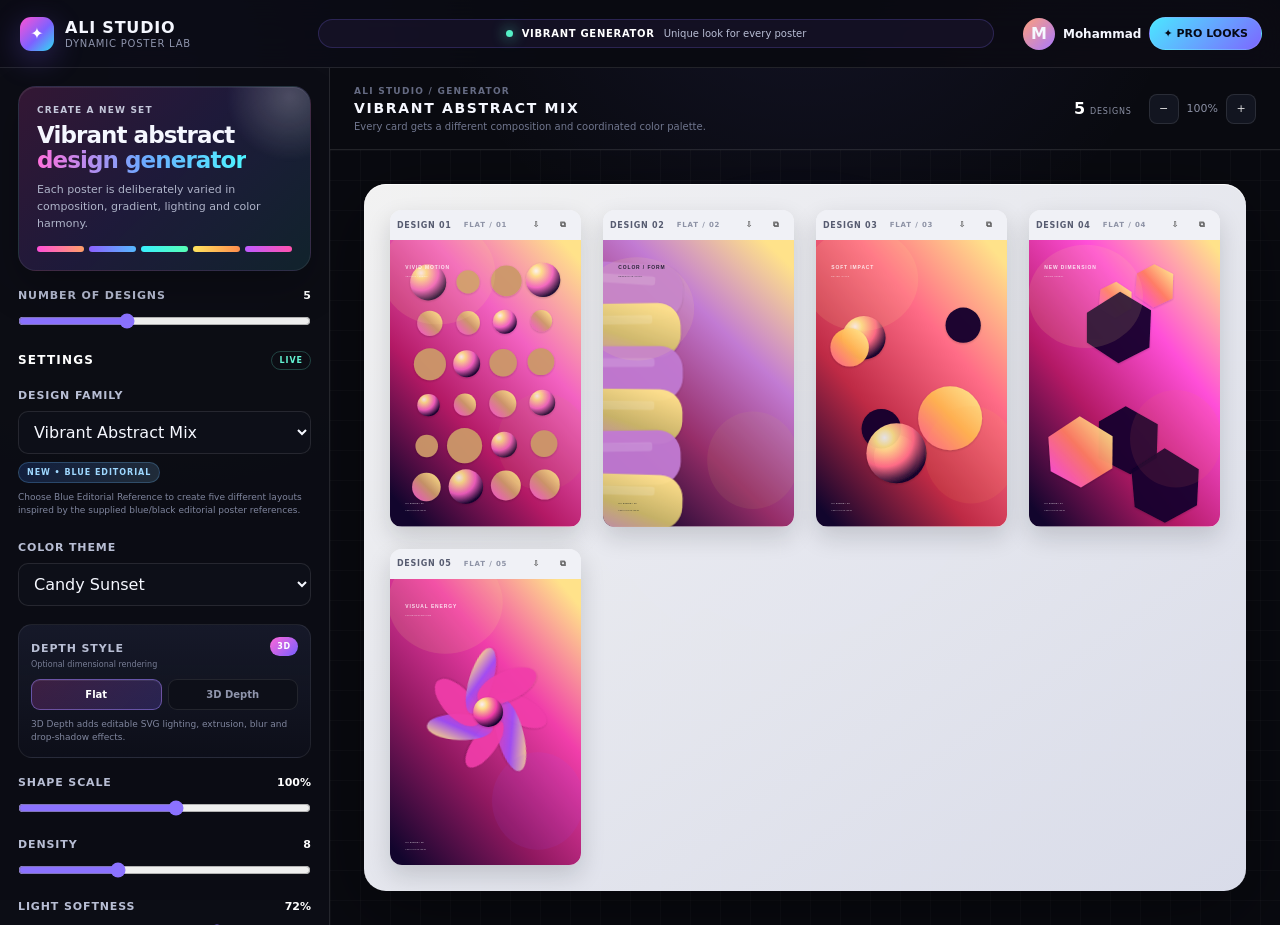
==== index.html @ b7df3b49 "Add files via upload" ====
<!doctype html>
<html lang="en">
<head>
  <meta charset="UTF-8">
  <meta name="viewport" content="width=device-width,initial-scale=1">
  <meta name="description" content="ALI STUDIO dynamic abstract poster and 3D design generator">
  <title>ALI STUDIO — Vibrant Poster & 3D Design Generator</title>
  <link rel="stylesheet" href="styles.css">
</head>
<body>
<header class="topbar">
  <div class="brand">
    <span class="brand-mark">✦</span>
    <span class="brand-copy">
      <span class="brand-name">ALI STUDIO</span>
      <span class="brand-sub">Dynamic Poster Lab</span>
    </span>
  </div>
  <div class="status-pill">
    <span class="status-dot"></span>
    <strong id="statusMode">VIBRANT GENERATOR</strong>
    <span id="statusText">Unique look for every poster</span>
  </div>
  <div class="account">
    <div class="avatar">M</div>
    <span class="account-name">Mohammad</span>
    <button class="upgrade">✦ PRO LOOKS</button>
  </div>
</header>

<main class="app-shell">
  <aside class="sidebar">
    <section class="hero-card">
      <div class="eyebrow">CREATE A NEW SET</div>
      <h1>Vibrant abstract<br><span>design generator</span></h1>
      <p>Each poster is deliberately varied in composition, gradient, lighting and color harmony.</p>
      <div class="hero-swatches" aria-hidden="true"><i></i><i></i><i></i><i></i><i></i></div>
    </section>

    <section class="control-block">
      <div class="label-row"><label for="posterCount">NUMBER OF DESIGNS</label><output id="posterCountVal">5</output></div>
      <input id="posterCount" type="range" min="1" max="12" value="5">
    </section>

    <section class="settings-title"><span>SETTINGS</span><span class="settings-badge">LIVE</span></section>

    <section class="control-block">
      <label for="designMode">DESIGN FAMILY</label>
      <select id="designMode">
        <option value="vibrantMix" selected>Vibrant Abstract Mix</option>
        <option value="blueEditorial">Blue Editorial Reference</option>
        <option value="liquid">Liquid Flow</option>
        <option value="glass">Glass Orbs</option>
        <option value="prism">Geometric Prism</option>
        <option value="organic">Organic Forms</option>
        <option value="waves">Editorial Waves</option>
        <option value="minimal">Minimal Geometry</option>
      </select>
      <div class="reference-chip">NEW • BLUE EDITORIAL</div>
      <div class="mode-note">Choose Blue Editorial Reference to create five different layouts inspired by the supplied blue/black editorial poster references.</div>
    </section>

    <section class="control-block">
      <label for="theme">COLOR THEME</label>
      <select id="theme">
        <option value="candy" selected>Candy Sunset</option>
        <option value="electric">Electric Blue</option>
        <option value="tropical">Tropical Pop</option>
        <option value="berry">Berry Voltage</option>
        <option value="aqua">Aqua Neon</option>
        <option value="solar">Solar Punch</option>
        <option value="violet">Violet Dream</option>
        <option value="lime">Lime Fusion</option>
      </select>
    </section>

    <section class="control-block feature-card">
      <div class="feature-head">
        <div>
          <label for="depthMode">DEPTH STYLE</label>
          <small>Optional dimensional rendering</small>
        </div>
        <span class="pro-chip">3D</span>
      </div>
      <div class="segmented" role="group" aria-label="Depth style">
        <button type="button" class="segment active" data-depth="flat">Flat</button>
        <button type="button" class="segment" data-depth="3d">3D Depth</button>
      </div>
      <div class="mode-note">3D Depth adds editable SVG lighting, extrusion, blur and drop-shadow effects.</div>
    </section>

    <section class="control-block range-control">
      <div class="label-row"><label for="shapeSize">SHAPE SCALE</label><output id="shapeSizeVal">100%</output></div>
      <input id="shapeSize" type="range" min="35" max="155" value="100">
    </section>

    <section class="control-block range-control">
      <div class="label-row"><label for="density">DENSITY</label><output id="densityVal">8</output></div>
      <input id="density" type="range" min="3" max="18" value="8">
    </section>

    <section class="control-block range-control">
      <div class="label-row"><label for="gradientSoftness">LIGHT SOFTNESS</label><output id="gradientSoftnessVal">72%</output></div>
      <input id="gradientSoftness" type="range" min="10" max="100" value="72">
    </section>

    <section class="control-block range-control">
      <div class="label-row"><label for="spacing">SPACING</label><output id="spacingVal">24%</output></div>
      <input id="spacing" type="range" min="4" max="70" value="24">
    </section>

    <section class="control-block range-control">
      <div class="label-row"><label for="edgeFade">EDGE LIGHT</label><output id="edgeFadeVal">34%</output></div>
      <input id="edgeFade" type="range" min="0" max="80" value="34">
    </section>

    <section class="control-block range-control">
      <div class="label-row"><label for="textAmount">TEXT DETAIL</label><output id="textAmountVal">55%</output></div>
      <input id="textAmount" type="range" min="0" max="100" value="55">
    </section>

    <section class="control-block two-col">
      <div>
        <label for="format">FORMAT</label>
        <select id="format">
          <option value="portrait" selected>Portrait</option>
          <option value="square">Square</option>
          <option value="landscape">Landscape</option>
        </select>
      </div>
      <div>
        <label for="quality">QUALITY</label>
        <select id="quality">
          <option value="standard">Standard</option>
          <option value="large" selected>Large</option>
          <option value="xl">XL</option>
        </select>
      </div>
    </section>

    <section class="control-block color-row">
      <div><label for="darkColor">BASE DARK</label><input id="darkColor" type="color" value="#12052d"></div>
      <div><label for="lightColor">BASE LIGHT</label><input id="lightColor" type="color" value="#ffe28a"></div>
    </section>

    <section class="control-block">
      <div class="label-row"><label for="seed">SEED</label><span class="tiny-note">Same seed = repeatable set</span></div>
      <input id="seed" class="text-input" type="number" value="260831" min="1" step="1">
    </section>

    <div class="button-grid">
      <button id="randomize" class="btn secondary">🎲 New Variations</button>
      <button id="regenerate" class="btn primary">✦ Generate Set</button>
    </div>

    <div class="download-stack">
      <button id="downloadAll" class="btn download">⇩ DOWNLOAD COLLECTION SVG</button>
      <button id="downloadJson" class="btn secondary">⚙ SAVE SETTINGS JSON</button>
    </div>

    <p class="privacy">Everything is generated in your browser. SVG files remain editable in Illustrator or compatible vector apps.</p>
  </aside>

  <section class="workspace">
    <div class="workspace-head">
      <div>
        <div class="workspace-kicker">ALI STUDIO / GENERATOR</div>
        <h2 id="workspaceTitle">VIBRANT ABSTRACT MIX</h2>
        <p id="workspaceSubtitle">Every card gets a different composition and coordinated color palette.</p>
      </div>
      <div class="workspace-actions">
        <div class="collection-meta"><strong id="collectionCount">5</strong><span>DESIGNS</span></div>
        <button id="zoomOut" class="icon-btn" title="Zoom out">−</button>
        <span id="zoomLabel">100%</span>
        <button id="zoomIn" class="icon-btn" title="Zoom in">+</button>
      </div>
    </div>
    <div class="canvas-wrap">
      <div class="canvas-glow"></div>
      <div id="posterGrid" class="poster-grid"></div>
    </div>
  </section>
</main>

<template id="posterTemplate">
  <article class="poster-card">
    <div class="poster-toolbar">
      <span class="poster-number">DESIGN 01</span>
      <span class="poster-mode">VIBRANT / 01</span>
      <div>
        <button class="mini-btn download-one" title="Download SVG">⇩</button>
        <button class="mini-btn copy-one" title="Copy SVG">⧉</button>
      </div>
    </div>
    <div class="poster-frame"></div>
  </article>
</template>

<script src="app.js"></script>
</body>
</html>
---- styles.css ----
:root{
  --bg:#08090f;
  --panel:rgba(16,17,27,.92);
  --panel-2:#151827;
  --line:rgba(255,255,255,.10);
  --text:#f5f7ff;
  --muted:#9499b3;
  --accent:#ff4fd8;
  --accent-2:#7b61ff;
  --cyan:#43e9ff;
  --white:#fff;
}
*{box-sizing:border-box}
html,body{height:100%;margin:0}
body{
  font-family:Inter,ui-sans-serif,system-ui,-apple-system,BlinkMacSystemFont,"Segoe UI",sans-serif;
  color:var(--text);
  background:
    radial-gradient(circle at 12% 8%,rgba(123,97,255,.16),transparent 30%),
    radial-gradient(circle at 88% 20%,rgba(255,79,216,.12),transparent 26%),
    radial-gradient(circle at 60% 100%,rgba(67,233,255,.09),transparent 30%),
    #08090f;
  overflow:hidden;
}
button,select,input{font:inherit}
button{cursor:pointer}
.topbar{
  height:68px;border-bottom:1px solid var(--line);background:rgba(10,11,18,.84);backdrop-filter:blur(18px);
  display:flex;align-items:center;justify-content:space-between;padding:0 18px 0 20px;gap:18px
}
.brand{display:flex;align-items:center;gap:11px;min-width:280px}
.brand-mark{
  width:34px;height:34px;border-radius:11px;display:grid;place-items:center;font-size:16px;color:#fff;
  background:linear-gradient(135deg,#ff52d4,#7e61ff 55%,#2edff2);box-shadow:0 8px 30px rgba(123,97,255,.3)
}
.brand-copy{display:flex;flex-direction:column;gap:1px}.brand-name{font-weight:900;letter-spacing:.05em;font-size:16px}.brand-sub{font-size:10px;color:#8f95ad;letter-spacing:.08em;text-transform:uppercase}
.status-pill{display:flex;align-items:center;justify-content:center;gap:9px;flex:1;max-width:760px;border:1px solid rgba(130,112,255,.22);background:rgba(28,24,49,.58);border-radius:999px;padding:8px 14px;font-size:10px;color:#b8bdd4}
.status-pill strong{color:#fff;letter-spacing:.07em;font-size:10px}.status-dot{width:7px;height:7px;border-radius:50%;background:#55f0c6;box-shadow:0 0 14px #55f0c6}.account{display:flex;align-items:center;gap:8px;min-width:250px;justify-content:flex-end}.avatar{width:32px;height:32px;border-radius:50%;display:grid;place-items:center;font-weight:800;background:linear-gradient(135deg,#ff9f7a,#a879ff)}.account-name{font-size:12px;font-weight:650}.upgrade{border:1px solid rgba(255,255,255,.1);border-radius:999px;background:linear-gradient(135deg,#4be7ff,#7d67ff);color:#060916;font-weight:900;padding:9px 13px;font-size:11px}
.app-shell{height:calc(100vh - 68px);display:grid;grid-template-columns:330px 1fr}.sidebar{background:rgba(12,13,21,.95);border-right:1px solid var(--line);padding:18px;overflow:auto}.control-block{margin-bottom:18px}.hero-card{position:relative;overflow:hidden;padding:18px;border:1px solid rgba(255,255,255,.08);border-radius:18px;margin-bottom:18px;background:linear-gradient(135deg,rgba(255,79,216,.16),rgba(123,97,255,.16) 48%,rgba(67,233,255,.10));box-shadow:inset 0 1px rgba(255,255,255,.08),0 16px 40px rgba(0,0,0,.24)}.hero-card:after{content:"";position:absolute;width:140px;height:140px;border-radius:50%;right:-50px;top:-60px;background:radial-gradient(circle,rgba(255,255,255,.22),transparent 65%);filter:blur(2px)}.eyebrow{font-size:9px;letter-spacing:.13em;color:#c5c8db;font-weight:800}.hero-card h1{font-size:23px;line-height:1.08;margin:8px 0 8px;letter-spacing:-.04em}.hero-card h1 span{background:linear-gradient(90deg,#ff70dc,#6ea8ff,#4df5ff);-webkit-background-clip:text;background-clip:text;color:transparent}.hero-card p{font-size:11px;line-height:1.55;color:#aeb3c8;margin:0;max-width:260px}.hero-swatches{display:flex;gap:5px;margin-top:14px}.hero-swatches i{height:6px;flex:1;border-radius:999px}.hero-swatches i:nth-child(1){background:linear-gradient(90deg,#ff4fd8,#ff9f68)}.hero-swatches i:nth-child(2){background:linear-gradient(90deg,#8c61ff,#56b9ff)}.hero-swatches i:nth-child(3){background:linear-gradient(90deg,#39efff,#57ffb5)}.hero-swatches i:nth-child(4){background:linear-gradient(90deg,#ffe45e,#ff8d4d)}.hero-swatches i:nth-child(5){background:linear-gradient(90deg,#bf5bff,#ff52ae)}
.control-block>label,.control-block label{font-size:11px;color:#b8bed4;letter-spacing:.08em;font-weight:750}.label-row{display:flex;justify-content:space-between;align-items:center;gap:10px}.label-row output{font-size:11px;color:#fff;font-weight:850}.tiny-note{font-size:9px;color:#686e89}select,.text-input{width:100%;margin-top:8px;background:#0d0f18;border:1px solid #30344b;border-radius:10px;color:#f6f8ff;padding:10px 11px;outline:none;transition:.2s;border-color:rgba(255,255,255,.10)}select:focus,.text-input:focus{border-color:#8d79ff;box-shadow:0 0 0 3px rgba(141,121,255,.10)}input[type=range]{width:100%;margin:11px 0 0;accent-color:#8b72ff}.settings-title{display:flex;align-items:center;justify-content:space-between;font-size:12px;font-weight:900;letter-spacing:.1em;margin:4px 0 14px;color:#fff}.settings-badge{font-size:8px;color:#64f3d3;border:1px solid rgba(100,243,211,.24);padding:4px 7px;border-radius:999px;letter-spacing:.12em}.mode-note{font-size:9px;line-height:1.5;color:#7f859d;margin-top:8px}.feature-card{padding:12px;border:1px solid rgba(255,255,255,.08);border-radius:14px;background:linear-gradient(180deg,rgba(23,26,42,.95),rgba(14,16,27,.85))}.feature-head{display:flex;justify-content:space-between;align-items:flex-start}.feature-head small{display:block;color:#777d94;font-size:8px;margin-top:4px}.pro-chip{font-size:8px;font-weight:900;letter-spacing:.1em;padding:5px 7px;border-radius:999px;background:linear-gradient(135deg,#ff67d9,#765fff);color:#fff}.segmented{display:grid;grid-template-columns:1fr 1fr;gap:6px;margin-top:10px}.segment{border:1px solid rgba(255,255,255,.09);background:#0d0f18;color:#8f95ac;padding:9px;border-radius:9px;font-size:10px;font-weight:850}.segment.active{background:linear-gradient(135deg,rgba(255,79,216,.18),rgba(123,97,255,.22));color:#fff;border-color:rgba(160,133,255,.5);box-shadow:inset 0 1px rgba(255,255,255,.08)}.two-col{display:grid;grid-template-columns:1fr 1fr;gap:10px}.color-row{display:grid;grid-template-columns:1fr 1fr;gap:10px}.color-row input[type=color]{width:100%;height:38px;margin-top:7px;padding:2px;border:1px solid rgba(255,255,255,.10);border-radius:9px;background:#0d0f18}.button-grid{display:grid;grid-template-columns:1fr 1fr;gap:8px}.btn{border:1px solid rgba(255,255,255,.10);border-radius:11px;padding:10px 8px;font-weight:900;font-size:10px;transition:transform .15s,box-shadow .2s}.btn:hover,.icon-btn:hover,.mini-btn:hover{transform:translateY(-1px)}.btn.primary{background:linear-gradient(135deg,#ff4fd8,#7d65ff);color:#fff;border:0;box-shadow:0 10px 26px rgba(125,101,255,.22)}.btn.secondary{background:#151826;color:#e6e9f4}.btn.download{width:100%;margin-top:8px;background:linear-gradient(135deg,#eefcff,#d9e5ff);color:#0a0c15;border:0}.privacy{font-size:9px;line-height:1.5;color:#61677e;margin:14px 0 4px}
.workspace{min-width:0;display:flex;flex-direction:column;background:radial-gradient(circle at 50% -20%,rgba(120,110,255,.10),transparent 35%),#090a10}.workspace-head{height:82px;border-bottom:1px solid var(--line);padding:15px 24px;display:flex;justify-content:space-between;align-items:center}.workspace-kicker{font-size:9px;color:#656b83;letter-spacing:.14em;font-weight:800}.workspace-head h2{font-size:14px;letter-spacing:.12em;margin:4px 0 0}.workspace-head p{font-size:10px;color:#70768e;margin:5px 0 0}.workspace-actions{display:flex;align-items:center;gap:8px;color:#8b90a4;font-size:11px}.collection-meta{display:flex;align-items:baseline;gap:5px;margin-right:9px}.collection-meta strong{font-size:16px;color:#fff}.collection-meta span{font-size:8px;letter-spacing:.1em}.icon-btn{width:30px;height:30px;border:1px solid rgba(255,255,255,.10);background:#121520;color:#ddd;border-radius:8px}.canvas-wrap{position:relative;flex:1;min-height:0;overflow:auto;padding:34px;background:radial-gradient(circle at 30% 30%,rgba(255,79,216,.045),transparent 24%),linear-gradient(rgba(255,255,255,.025) 1px,transparent 1px),linear-gradient(90deg,rgba(255,255,255,.025) 1px,transparent 1px);background-size:auto,30px 30px,30px 30px}.canvas-glow{position:fixed;pointer-events:none;left:40%;top:18%;width:45vw;height:45vw;border-radius:50%;background:radial-gradient(circle,rgba(123,97,255,.08),transparent 68%);filter:blur(24px)}.poster-grid{position:relative;width:min(1500px,100%);margin:0 auto;padding:26px;border-radius:22px;background:linear-gradient(145deg,rgba(255,255,255,.95),rgba(226,229,243,.96));display:grid;gap:22px;grid-template-columns:repeat(4,minmax(0,1fr));align-items:start;box-shadow:0 20px 80px rgba(0,0,0,.46),inset 0 1px rgba(255,255,255,.8);transform-origin:top center;transition:transform .2s ease}.poster-card{min-width:0;border-radius:12px;overflow:hidden;background:#f7f7fb;box-shadow:0 10px 24px rgba(15,16,25,.16)}.poster-toolbar{height:30px;background:#f0f1f6;color:#565b70;display:grid;grid-template-columns:1fr auto 1fr;align-items:center;padding:0 7px;font-size:8px;font-weight:900;letter-spacing:.09em}.poster-toolbar>div{justify-self:end}.poster-mode{justify-self:center;font-size:7px;color:#8d92a5;letter-spacing:.12em}.poster-frame{background:#fff;line-height:0;overflow:hidden}.poster-frame svg{width:100%;height:auto;display:block}.mini-btn{border:0;background:transparent;color:#555;width:23px;height:22px;border-radius:6px}.mini-btn:hover{background:#d9dce6}@media(max-width:1120px){.brand-sub,.status-pill{display:none}.account{min-width:auto}.app-shell{grid-template-columns:290px 1fr}.poster-grid{grid-template-columns:repeat(2,minmax(0,1fr))}}@media(max-width:760px){body{overflow:auto}.topbar{height:auto;min-height:68px;flex-wrap:wrap;padding:10px}.account-name{display:none}.app-shell{height:auto;grid-template-columns:1fr}.sidebar{border-right:0;border-bottom:1px solid var(--line)}.workspace{min-height:760px}.canvas-wrap{padding:16px}.poster-grid{grid-template-columns:1fr;padding:16px}.workspace-head{height:auto;min-height:76px}}

.reference-chip{display:inline-flex;align-items:center;margin-top:8px;padding:5px 8px;border-radius:999px;background:linear-gradient(135deg,rgba(47,120,255,.18),rgba(145,211,255,.16));border:1px solid rgba(115,190,255,.24);color:#9fd8ff;font-size:8px;font-weight:900;letter-spacing:.12em;text-transform:uppercase}
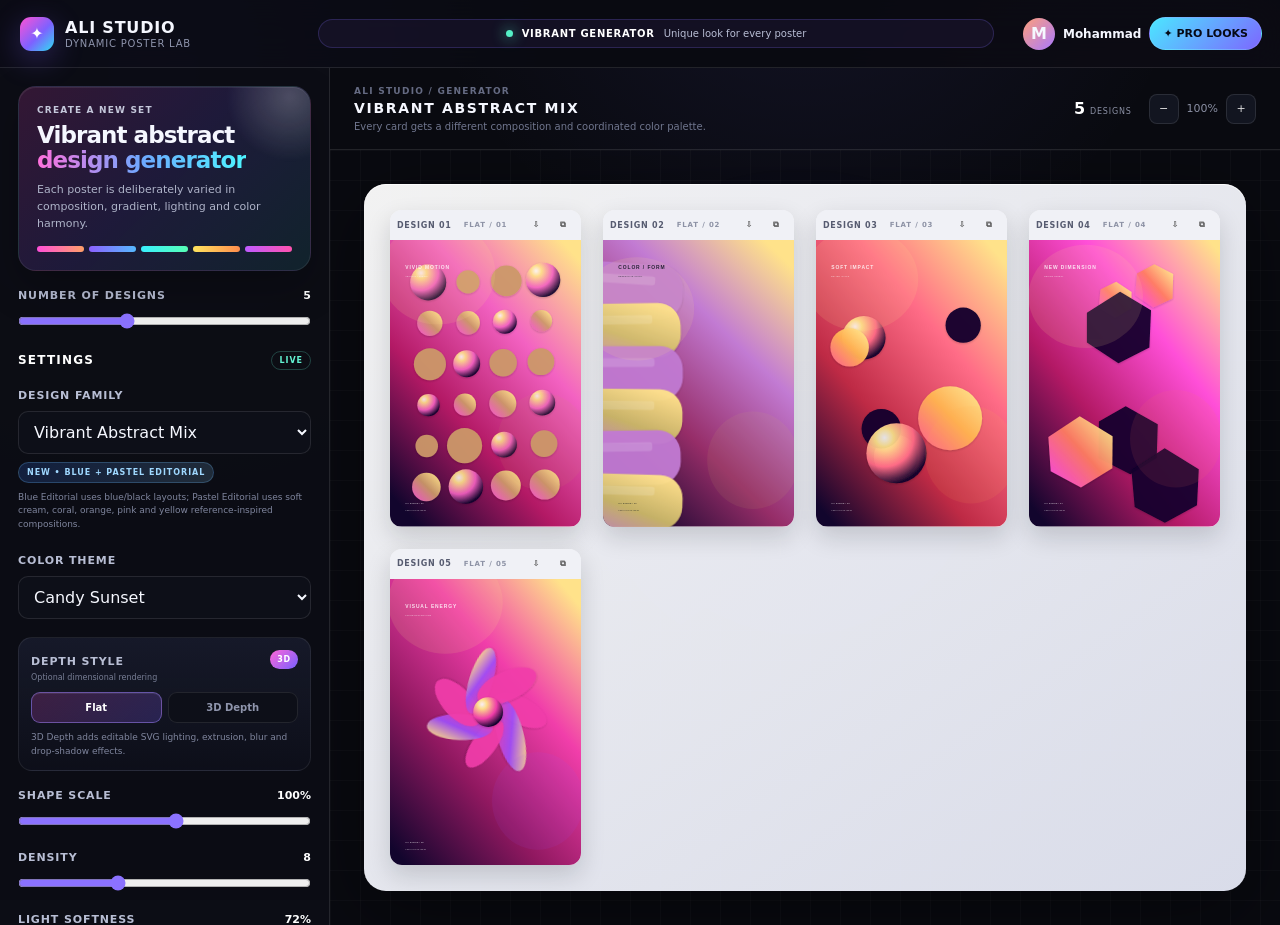
==== commit ac6fa73f: "Add files via upload" ====
--- a/index.html
+++ b/index.html
@@ -49,6 +49,7 @@
       <select id="designMode">
         <option value="vibrantMix" selected>Vibrant Abstract Mix</option>
         <option value="blueEditorial">Blue Editorial Reference</option>
+        <option value="pastelEditorial">Pastel Editorial Reference</option>
         <option value="liquid">Liquid Flow</option>
         <option value="glass">Glass Orbs</option>
         <option value="prism">Geometric Prism</option>
@@ -56,8 +57,8 @@
         <option value="waves">Editorial Waves</option>
         <option value="minimal">Minimal Geometry</option>
       </select>
-      <div class="reference-chip">NEW • BLUE EDITORIAL</div>
-      <div class="mode-note">Choose Blue Editorial Reference to create five different layouts inspired by the supplied blue/black editorial poster references.</div>
+      <div class="reference-chip">NEW • BLUE + PASTEL EDITORIAL</div>
+      <div class="mode-note">Blue Editorial uses blue/black layouts; Pastel Editorial uses soft cream, coral, orange, pink and yellow reference-inspired compositions.</div>
     </section>
 
     <section class="control-block">
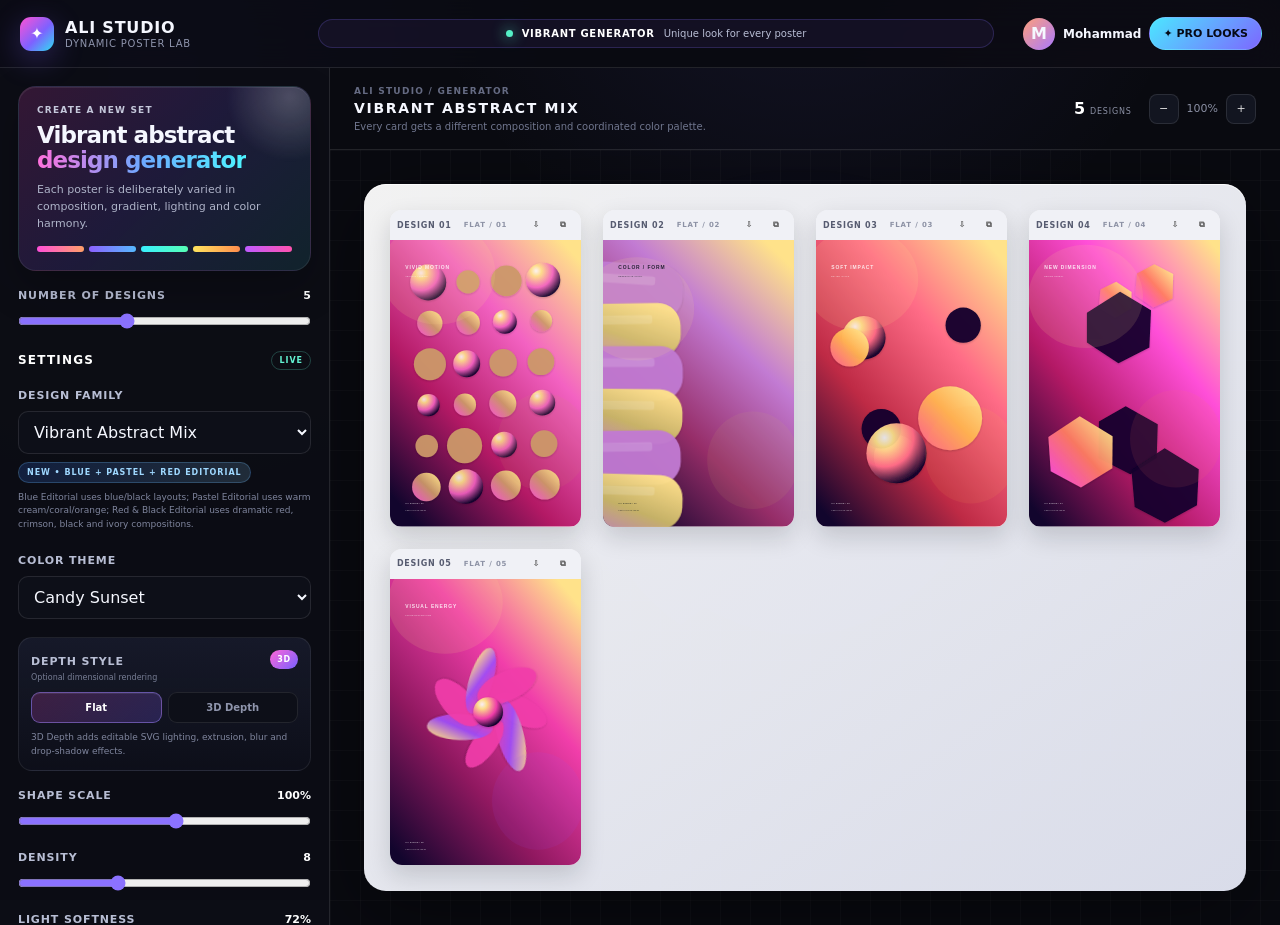
==== commit 5bd514be: "Add files via upload" ====
--- a/index.html
+++ b/index.html
@@ -50,6 +50,7 @@
         <option value="vibrantMix" selected>Vibrant Abstract Mix</option>
         <option value="blueEditorial">Blue Editorial Reference</option>
         <option value="pastelEditorial">Pastel Editorial Reference</option>
+        <option value="redEditorial">Red &amp; Black Editorial Reference</option>
         <option value="liquid">Liquid Flow</option>
         <option value="glass">Glass Orbs</option>
         <option value="prism">Geometric Prism</option>
@@ -57,8 +58,8 @@
         <option value="waves">Editorial Waves</option>
         <option value="minimal">Minimal Geometry</option>
       </select>
-      <div class="reference-chip">NEW • BLUE + PASTEL EDITORIAL</div>
-      <div class="mode-note">Blue Editorial uses blue/black layouts; Pastel Editorial uses soft cream, coral, orange, pink and yellow reference-inspired compositions.</div>
+      <div class="reference-chip">NEW • BLUE + PASTEL + RED EDITORIAL</div>
+      <div class="mode-note">Blue Editorial uses blue/black layouts; Pastel Editorial uses warm cream/coral/orange; Red &amp; Black Editorial uses dramatic red, crimson, black and ivory compositions.</div>
     </section>
 
     <section class="control-block">
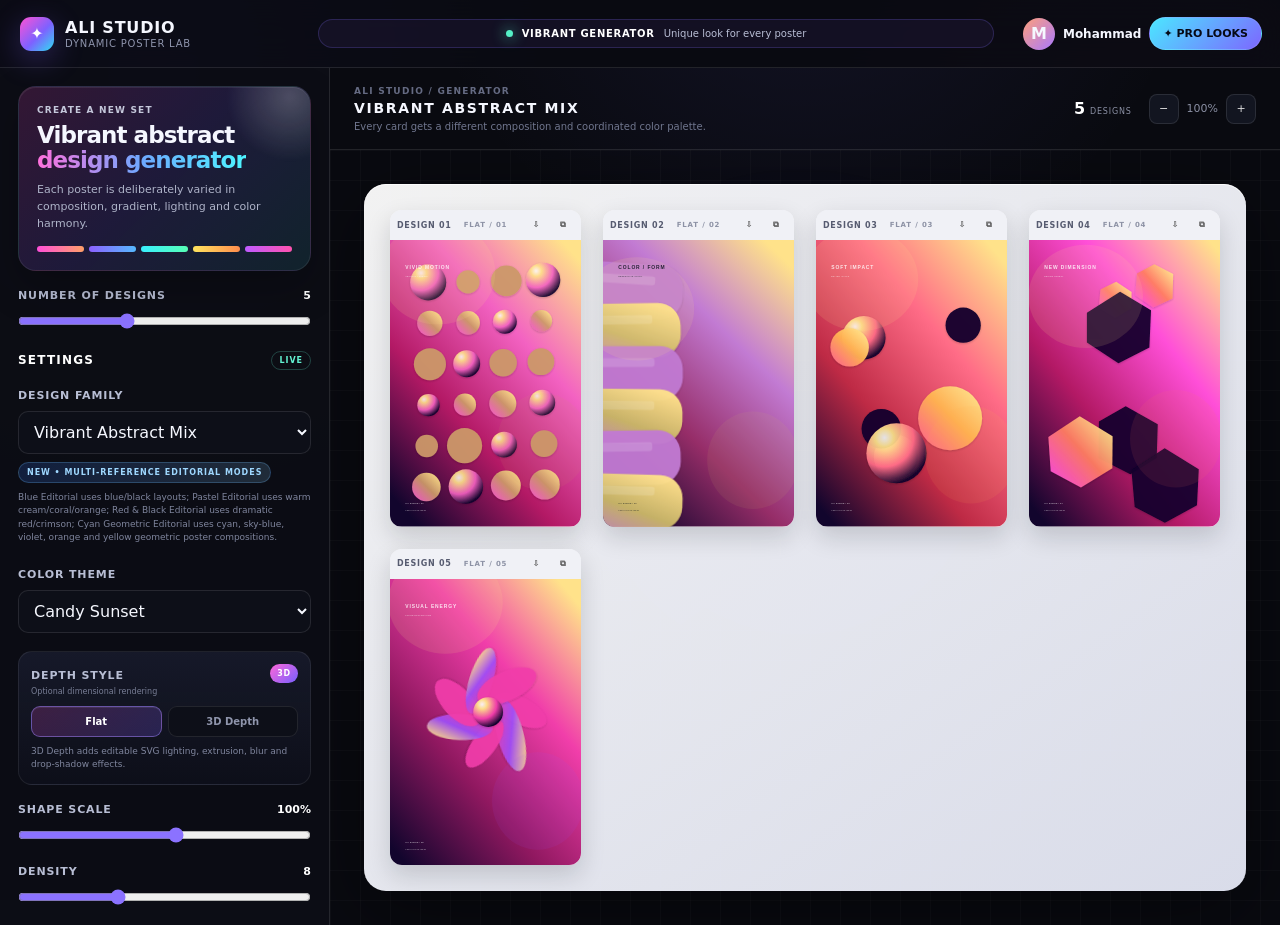
==== commit a2ed5fbe: "Add files via upload" ====
--- a/index.html
+++ b/index.html
@@ -51,6 +51,7 @@
         <option value="blueEditorial">Blue Editorial Reference</option>
         <option value="pastelEditorial">Pastel Editorial Reference</option>
         <option value="redEditorial">Red &amp; Black Editorial Reference</option>
+        <option value="cyanGeometric">Cyan Geometric Editorial Reference</option>
         <option value="liquid">Liquid Flow</option>
         <option value="glass">Glass Orbs</option>
         <option value="prism">Geometric Prism</option>
@@ -58,8 +59,8 @@
         <option value="waves">Editorial Waves</option>
         <option value="minimal">Minimal Geometry</option>
       </select>
-      <div class="reference-chip">NEW • BLUE + PASTEL + RED EDITORIAL</div>
-      <div class="mode-note">Blue Editorial uses blue/black layouts; Pastel Editorial uses warm cream/coral/orange; Red &amp; Black Editorial uses dramatic red, crimson, black and ivory compositions.</div>
+      <div class="reference-chip">NEW • MULTI-REFERENCE EDITORIAL MODES</div>
+      <div class="mode-note">Blue Editorial uses blue/black layouts; Pastel Editorial uses warm cream/coral/orange; Red &amp; Black Editorial uses dramatic red/crimson; Cyan Geometric Editorial uses cyan, sky-blue, violet, orange and yellow geometric poster compositions.</div>
     </section>
 
     <section class="control-block">
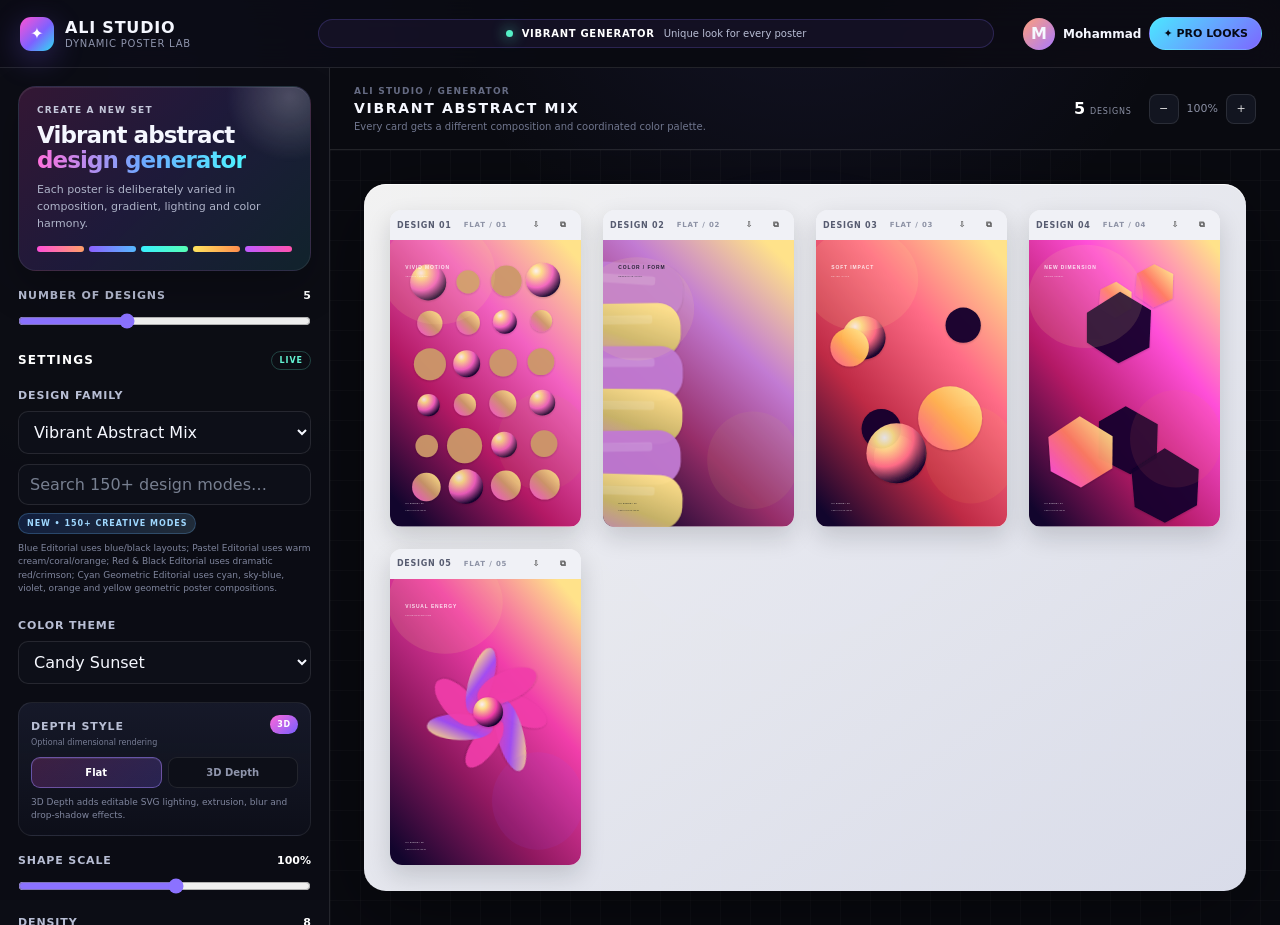
==== commit 7fa9a384: "Add files via upload" ====
--- a/index.html
+++ b/index.html
@@ -52,14 +52,189 @@
         <option value="pastelEditorial">Pastel Editorial Reference</option>
         <option value="redEditorial">Red &amp; Black Editorial Reference</option>
         <option value="cyanGeometric">Cyan Geometric Editorial Reference</option>
-        <option value="liquid">Liquid Flow</option>
-        <option value="glass">Glass Orbs</option>
-        <option value="prism">Geometric Prism</option>
-        <option value="organic">Organic Forms</option>
-        <option value="waves">Editorial Waves</option>
-        <option value="minimal">Minimal Geometry</option>
+        <optgroup label="Editorial">
+          <option value="catalog_cyangeometriceditorial">Cyan Geometric Editorial</option>
+          <option value="catalog_pasteleditorial">Pastel Editorial</option>
+          <option value="catalog_minimaleditorial">Minimal Editorial</option>
+          <option value="catalog_abstracteditorial">Abstract Editorial</option>
+          <option value="catalog_moderneditorial">Modern Editorial</option>
+          <option value="catalog_luxuryeditorial">Luxury Editorial</option>
+          <option value="catalog_boldeditorial">Bold Editorial</option>
+          <option value="catalog_fashioneditorial">Fashion Editorial</option>
+          <option value="catalog_organiceditorial">Organic Editorial</option>
+          <option value="catalog_creativeeditorial">Creative Editorial</option>
+        </optgroup>
+        <optgroup label="Geometry">
+          <option value="catalog_abstractgeometry">Abstract Geometry</option>
+          <option value="catalog_organicgeometry">Organic Geometry</option>
+          <option value="catalog_fluidgeometry">Fluid Geometry</option>
+          <option value="catalog_softgeometry">Soft Geometry</option>
+          <option value="catalog_boldgeometry">Bold Geometry</option>
+          <option value="catalog_minimalgeometry">Minimal Geometry</option>
+          <option value="catalog_geometriclayers">Geometric Layers</option>
+          <option value="catalog_geometriccollage">Geometric Collage</option>
+          <option value="catalog_geometricshapes">Geometric Shapes</option>
+          <option value="catalog_geometricwaves">Geometric Waves</option>
+        </optgroup>
+        <optgroup label="Abstract">
+          <option value="catalog_liquidabstract">Liquid Abstract</option>
+          <option value="catalog_fluidabstract">Fluid Abstract</option>
+          <option value="catalog_organicabstract">Organic Abstract</option>
+          <option value="catalog_softabstract">Soft Abstract</option>
+          <option value="catalog_dreamyabstract">Dreamy Abstract</option>
+          <option value="catalog_modernabstract">Modern Abstract</option>
+          <option value="catalog_minimalabstract">Minimal Abstract</option>
+          <option value="catalog_boldabstract">Bold Abstract</option>
+          <option value="catalog_contemporaryabstract">Contemporary Abstract</option>
+          <option value="catalog_experimentalabstract">Experimental Abstract</option>
+        </optgroup>
+        <optgroup label="Bubbles">
+          <option value="catalog_bubbleabstract">Bubble Abstract</option>
+          <option value="catalog_liquidbubbles">Liquid Bubbles</option>
+          <option value="catalog_organicbubbles">Organic Bubbles</option>
+          <option value="catalog_softbubbles">Soft Bubbles</option>
+          <option value="catalog_gradientbubbles">Gradient Bubbles</option>
+          <option value="catalog_floatingbubbles">Floating Bubbles</option>
+          <option value="catalog_3dbubbles">3D Bubbles</option>
+          <option value="catalog_bubblecomposition">Bubble Composition</option>
+          <option value="catalog_bubblepattern">Bubble Pattern</option>
+          <option value="catalog_bubbleshapes">Bubble Shapes</option>
+        </optgroup>
+        <optgroup label="Pastel">
+          <option value="catalog_pastelgeometry">Pastel Geometry</option>
+          <option value="catalog_pastelabstract">Pastel Abstract</option>
+          <option value="catalog_pastelshapes">Pastel Shapes</option>
+          <option value="catalog_pastelgradient">Pastel Gradient</option>
+          <option value="catalog_pastelmemphis">Pastel Memphis</option>
+          <option value="catalog_pastelcollage">Pastel Collage</option>
+          <option value="catalog_pastelorganic">Pastel Organic</option>
+          <option value="catalog_pastelwave">Pastel Wave</option>
+          <option value="catalog_pastelblob">Pastel Blob</option>
+          <option value="catalog_pastelminimal">Pastel Minimal</option>
+        </optgroup>
+        <optgroup label="Retro & Vintage">
+          <option value="catalog_retrogeometry">Retro Geometry</option>
+          <option value="catalog_retroabstract">Retro Abstract</option>
+          <option value="catalog_retrocollage">Retro Collage</option>
+          <option value="catalog_retroshapes">Retro Shapes</option>
+          <option value="catalog_retrowave">Retro Wave</option>
+          <option value="catalog_retromemphis">Retro Memphis</option>
+          <option value="catalog_retrogroovy">Retro Groovy</option>
+          <option value="catalog_vintagegeometry">Vintage Geometry</option>
+          <option value="catalog_vintagecollage">Vintage Collage</option>
+          <option value="catalog_vintageabstract">Vintage Abstract</option>
+        </optgroup>
+        <optgroup label="Memphis & Playful">
+          <option value="catalog_memphisgeometry">Memphis Geometry</option>
+          <option value="catalog_memphisshapes">Memphis Shapes</option>
+          <option value="catalog_memphispattern">Memphis Pattern</option>
+          <option value="catalog_memphisabstract">Memphis Abstract</option>
+          <option value="catalog_modernmemphis">Modern Memphis</option>
+          <option value="catalog_playfulgeometry">Playful Geometry</option>
+          <option value="catalog_playfulshapes">Playful Shapes</option>
+          <option value="catalog_playfulabstract">Playful Abstract</option>
+          <option value="catalog_colorblockabstract">Color Block Abstract</option>
+          <option value="catalog_colorblockgeometry">Color Block Geometry</option>
+        </optgroup>
+        <optgroup label="Gradient">
+          <option value="catalog_gradientgeometry">Gradient Geometry</option>
+          <option value="catalog_gradientabstract">Gradient Abstract</option>
+          <option value="catalog_gradientmesh">Gradient Mesh</option>
+          <option value="catalog_gradientwaves">Gradient Waves</option>
+          <option value="catalog_gradientblobs">Gradient Blobs</option>
+          <option value="catalog_iridescentabstract">Iridescent Abstract</option>
+          <option value="catalog_chromaticabstract">Chromatic Abstract</option>
+          <option value="catalog_prismaticabstract">Prismatic Abstract</option>
+          <option value="catalog_holographicabstract">Holographic Abstract</option>
+          <option value="catalog_neonabstract">Neon Abstract</option>
+        </optgroup>
+        <optgroup label="Organic & Natural">
+          <option value="catalog_minimalorganic">Minimal Organic</option>
+          <option value="catalog_organicblobs">Organic Blobs</option>
+          <option value="catalog_organicshapes">Organic Shapes</option>
+          <option value="catalog_organicwaves">Organic Waves</option>
+          <option value="catalog_organiclines">Organic Lines</option>
+          <option value="catalog_organicforms">Organic Forms</option>
+          <option value="catalog_organiccomposition">Organic Composition</option>
+          <option value="catalog_softorganic">Soft Organic</option>
+          <option value="catalog_naturalabstract">Natural Abstract</option>
+          <option value="catalog_biomorphicshapes">Biomorphic Shapes</option>
+        </optgroup>
+        <optgroup label="Material & Paint">
+          <option value="catalog_marbleabstract">Marble Abstract</option>
+          <option value="catalog_liquidmarble">Liquid Marble</option>
+          <option value="catalog_stoneabstract">Stone Abstract</option>
+          <option value="catalog_inkabstract">Ink Abstract</option>
+          <option value="catalog_inkshapes">Ink Shapes</option>
+          <option value="catalog_inkflow">Ink Flow</option>
+          <option value="catalog_paintflow">Paint Flow</option>
+          <option value="catalog_paintsplash">Paint Splash</option>
+          <option value="catalog_brushabstract">Brush Abstract</option>
+          <option value="catalog_fluidsplash">Fluid Splash</option>
+        </optgroup>
+        <optgroup label="Patterns & Mandala">
+          <option value="catalog_mandalageometry">Mandala Geometry</option>
+          <option value="catalog_sacredgeometry">Sacred Geometry</option>
+          <option value="catalog_kaleidoscopepattern">Kaleidoscope Pattern</option>
+          <option value="catalog_radialpattern">Radial Pattern</option>
+          <option value="catalog_circularpattern">Circular Pattern</option>
+          <option value="catalog_concentricpattern">Concentric Pattern</option>
+          <option value="catalog_ornamentalgeometry">Ornamental Geometry</option>
+          <option value="catalog_decorativegeometry">Decorative Geometry</option>
+          <option value="catalog_symmetricalpattern">Symmetrical Pattern</option>
+          <option value="catalog_geometricornament">Geometric Ornament</option>
+        </optgroup>
+        <optgroup label="Botanical & Floral">
+          <option value="catalog_botanicalabstract">Botanical Abstract</option>
+          <option value="catalog_floralabstract">Floral Abstract</option>
+          <option value="catalog_leafpattern">Leaf Pattern</option>
+          <option value="catalog_botanicalshapes">Botanical Shapes</option>
+          <option value="catalog_tropicalabstract">Tropical Abstract</option>
+          <option value="catalog_natureabstract">Nature Abstract</option>
+          <option value="catalog_petalcomposition">Petal Composition</option>
+          <option value="catalog_floralgeometry">Floral Geometry</option>
+          <option value="catalog_organicfloral">Organic Floral</option>
+          <option value="catalog_botanicalpattern">Botanical Pattern</option>
+        </optgroup>
+        <optgroup label="Ornament & Heritage">
+          <option value="catalog_artdecogeometry">Art Deco Geometry</option>
+          <option value="catalog_artnouveaupattern">Art Nouveau Pattern</option>
+          <option value="catalog_moroccangeometry">Moroccan Geometry</option>
+          <option value="catalog_islamicgeometry">Islamic Geometry</option>
+          <option value="catalog_decorativepattern">Decorative Pattern</option>
+          <option value="catalog_luxurypattern">Luxury Pattern</option>
+          <option value="catalog_elegantornament">Elegant Ornament</option>
+          <option value="catalog_classicornament">Classic Ornament</option>
+          <option value="catalog_modernornament">Modern Ornament</option>
+          <option value="catalog_ornamentalpattern">Ornamental Pattern</option>
+        </optgroup>
+        <optgroup label="Digital & Future">
+          <option value="catalog_y2kabstract">Y2K Abstract</option>
+          <option value="catalog_y2kgeometry">Y2K Geometry</option>
+          <option value="catalog_y2kgradient">Y2K Gradient</option>
+          <option value="catalog_y2kbubble">Y2K Bubble</option>
+          <option value="catalog_vaporwaveabstract">Vaporwave Abstract</option>
+          <option value="catalog_synthwavegeometry">Synthwave Geometry</option>
+          <option value="catalog_cybergradient">Cyber Gradient</option>
+          <option value="catalog_digitalabstract">Digital Abstract</option>
+          <option value="catalog_futuristicgeometry">Futuristic Geometry</option>
+          <option value="catalog_techabstract">Tech Abstract</option>
+        </optgroup>
+        <optgroup label="Graphic Patterns">
+          <option value="catalog_halftoneabstract">Halftone Abstract</option>
+          <option value="catalog_dotpattern">Dot Pattern</option>
+          <option value="catalog_polkadotgeometry">Polka Dot Geometry</option>
+          <option value="catalog_gridabstract">Grid Abstract</option>
+          <option value="catalog_checkerboardabstract">Checkerboard Abstract</option>
+          <option value="catalog_linepattern">Line Pattern</option>
+          <option value="catalog_wavepattern">Wave Pattern</option>
+          <option value="catalog_spiralpattern">Spiral Pattern</option>
+          <option value="catalog_seamlesspattern">Seamless Pattern</option>
+          <option value="catalog_abstractpattern">Abstract Pattern</option>
+        </optgroup>
       </select>
-      <div class="reference-chip">NEW • MULTI-REFERENCE EDITORIAL MODES</div>
+      <div class="mode-search-wrap"><input id="modeSearch" class="text-input mode-search" type="search" placeholder="Search 150+ design modes…" autocomplete="off"></div>
+      <div class="reference-chip">NEW • 150+ CREATIVE MODES</div>
       <div class="mode-note">Blue Editorial uses blue/black layouts; Pastel Editorial uses warm cream/coral/orange; Red &amp; Black Editorial uses dramatic red/crimson; Cyan Geometric Editorial uses cyan, sky-blue, violet, orange and yellow geometric poster compositions.</div>
     </section>
 
--- a/styles.css
+++ b/styles.css
@@ -41,3 +41,5 @@
 .workspace{min-width:0;display:flex;flex-direction:column;background:radial-gradient(circle at 50% -20%,rgba(120,110,255,.10),transparent 35%),#090a10}.workspace-head{height:82px;border-bottom:1px solid var(--line);padding:15px 24px;display:flex;justify-content:space-between;align-items:center}.workspace-kicker{font-size:9px;color:#656b83;letter-spacing:.14em;font-weight:800}.workspace-head h2{font-size:14px;letter-spacing:.12em;margin:4px 0 0}.workspace-head p{font-size:10px;color:#70768e;margin:5px 0 0}.workspace-actions{display:flex;align-items:center;gap:8px;color:#8b90a4;font-size:11px}.collection-meta{display:flex;align-items:baseline;gap:5px;margin-right:9px}.collection-meta strong{font-size:16px;color:#fff}.collection-meta span{font-size:8px;letter-spacing:.1em}.icon-btn{width:30px;height:30px;border:1px solid rgba(255,255,255,.10);background:#121520;color:#ddd;border-radius:8px}.canvas-wrap{position:relative;flex:1;min-height:0;overflow:auto;padding:34px;background:radial-gradient(circle at 30% 30%,rgba(255,79,216,.045),transparent 24%),linear-gradient(rgba(255,255,255,.025) 1px,transparent 1px),linear-gradient(90deg,rgba(255,255,255,.025) 1px,transparent 1px);background-size:auto,30px 30px,30px 30px}.canvas-glow{position:fixed;pointer-events:none;left:40%;top:18%;width:45vw;height:45vw;border-radius:50%;background:radial-gradient(circle,rgba(123,97,255,.08),transparent 68%);filter:blur(24px)}.poster-grid{position:relative;width:min(1500px,100%);margin:0 auto;padding:26px;border-radius:22px;background:linear-gradient(145deg,rgba(255,255,255,.95),rgba(226,229,243,.96));display:grid;gap:22px;grid-template-columns:repeat(4,minmax(0,1fr));align-items:start;box-shadow:0 20px 80px rgba(0,0,0,.46),inset 0 1px rgba(255,255,255,.8);transform-origin:top center;transition:transform .2s ease}.poster-card{min-width:0;border-radius:12px;overflow:hidden;background:#f7f7fb;box-shadow:0 10px 24px rgba(15,16,25,.16)}.poster-toolbar{height:30px;background:#f0f1f6;color:#565b70;display:grid;grid-template-columns:1fr auto 1fr;align-items:center;padding:0 7px;font-size:8px;font-weight:900;letter-spacing:.09em}.poster-toolbar>div{justify-self:end}.poster-mode{justify-self:center;font-size:7px;color:#8d92a5;letter-spacing:.12em}.poster-frame{background:#fff;line-height:0;overflow:hidden}.poster-frame svg{width:100%;height:auto;display:block}.mini-btn{border:0;background:transparent;color:#555;width:23px;height:22px;border-radius:6px}.mini-btn:hover{background:#d9dce6}@media(max-width:1120px){.brand-sub,.status-pill{display:none}.account{min-width:auto}.app-shell{grid-template-columns:290px 1fr}.poster-grid{grid-template-columns:repeat(2,minmax(0,1fr))}}@media(max-width:760px){body{overflow:auto}.topbar{height:auto;min-height:68px;flex-wrap:wrap;padding:10px}.account-name{display:none}.app-shell{height:auto;grid-template-columns:1fr}.sidebar{border-right:0;border-bottom:1px solid var(--line)}.workspace{min-height:760px}.canvas-wrap{padding:16px}.poster-grid{grid-template-columns:1fr;padding:16px}.workspace-head{height:auto;min-height:76px}}
 
 .reference-chip{display:inline-flex;align-items:center;margin-top:8px;padding:5px 8px;border-radius:999px;background:linear-gradient(135deg,rgba(47,120,255,.18),rgba(145,211,255,.16));border:1px solid rgba(115,190,255,.24);color:#9fd8ff;font-size:8px;font-weight:900;letter-spacing:.12em;text-transform:uppercase}
+
+.mode-search-wrap{margin-top:10px}.mode-search{margin-top:0}.mode-search::placeholder{color:#777f90}.control-block select#designMode{max-height:340px}.control-block select#designMode optgroup{background:#171b24;color:#8fc9ff;font-weight:800}.control-block select#designMode option{background:#10131a;color:#edf2ff}
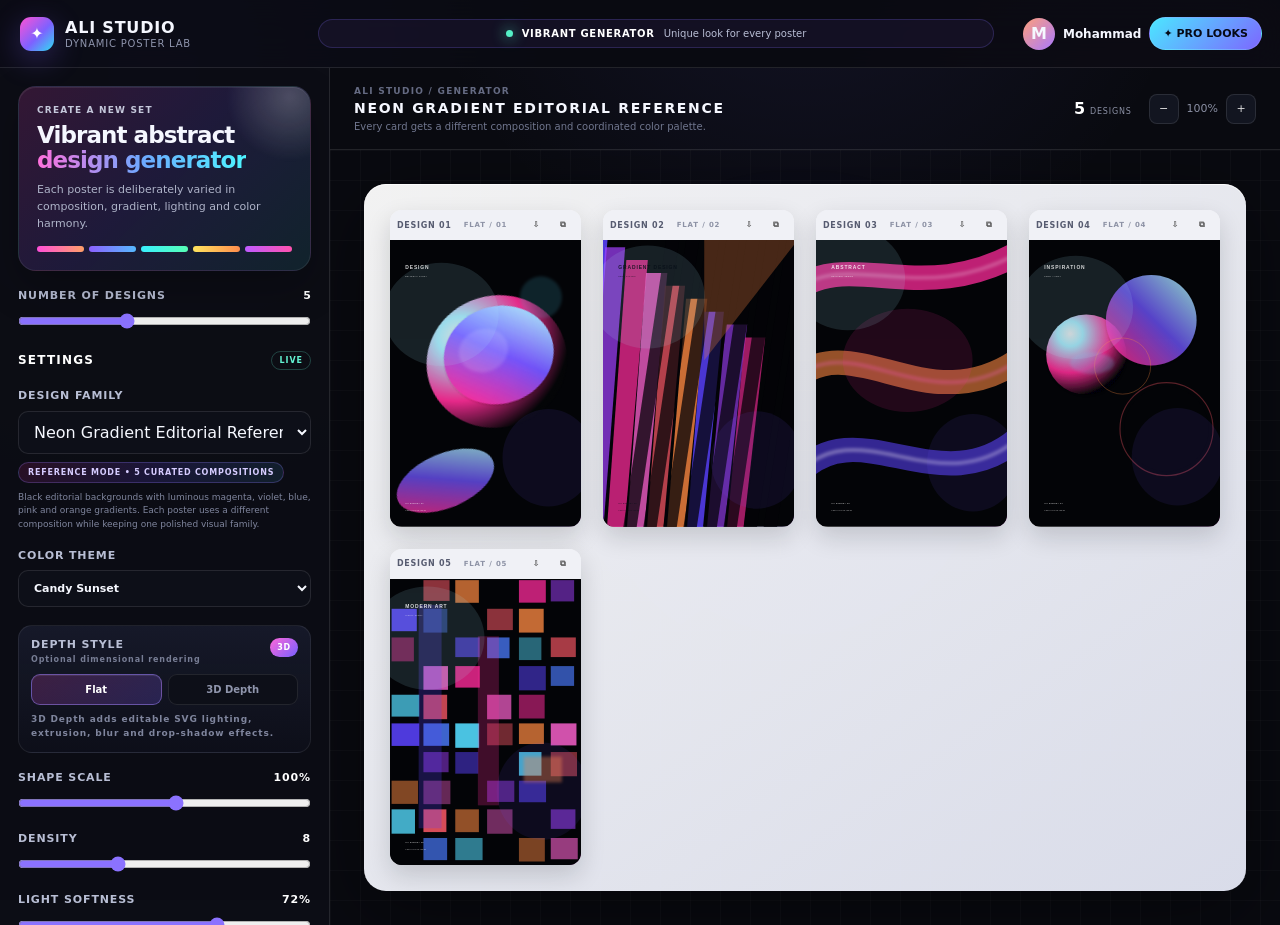
==== commit 61076c3b: "Add files via upload" ====
--- a/index.html
+++ b/index.html
@@ -47,198 +47,14 @@
     <section class="control-block">
       <label for="designMode">DESIGN FAMILY</label>
       <select id="designMode">
-        <option value="vibrantMix" selected>Vibrant Abstract Mix</option>
-        <option value="blueEditorial">Blue Editorial Reference</option>
-        <option value="pastelEditorial">Pastel Editorial Reference</option>
-        <option value="redEditorial">Red &amp; Black Editorial Reference</option>
-        <option value="cyanGeometric">Cyan Geometric Editorial Reference</option>
-        <optgroup label="Editorial">
-          <option value="catalog_cyangeometriceditorial">Cyan Geometric Editorial</option>
-          <option value="catalog_pasteleditorial">Pastel Editorial</option>
-          <option value="catalog_minimaleditorial">Minimal Editorial</option>
-          <option value="catalog_abstracteditorial">Abstract Editorial</option>
-          <option value="catalog_moderneditorial">Modern Editorial</option>
-          <option value="catalog_luxuryeditorial">Luxury Editorial</option>
-          <option value="catalog_boldeditorial">Bold Editorial</option>
-          <option value="catalog_fashioneditorial">Fashion Editorial</option>
-          <option value="catalog_organiceditorial">Organic Editorial</option>
-          <option value="catalog_creativeeditorial">Creative Editorial</option>
-        </optgroup>
-        <optgroup label="Geometry">
-          <option value="catalog_abstractgeometry">Abstract Geometry</option>
-          <option value="catalog_organicgeometry">Organic Geometry</option>
-          <option value="catalog_fluidgeometry">Fluid Geometry</option>
-          <option value="catalog_softgeometry">Soft Geometry</option>
-          <option value="catalog_boldgeometry">Bold Geometry</option>
-          <option value="catalog_minimalgeometry">Minimal Geometry</option>
-          <option value="catalog_geometriclayers">Geometric Layers</option>
-          <option value="catalog_geometriccollage">Geometric Collage</option>
-          <option value="catalog_geometricshapes">Geometric Shapes</option>
-          <option value="catalog_geometricwaves">Geometric Waves</option>
-        </optgroup>
-        <optgroup label="Abstract">
-          <option value="catalog_liquidabstract">Liquid Abstract</option>
-          <option value="catalog_fluidabstract">Fluid Abstract</option>
-          <option value="catalog_organicabstract">Organic Abstract</option>
-          <option value="catalog_softabstract">Soft Abstract</option>
-          <option value="catalog_dreamyabstract">Dreamy Abstract</option>
-          <option value="catalog_modernabstract">Modern Abstract</option>
-          <option value="catalog_minimalabstract">Minimal Abstract</option>
-          <option value="catalog_boldabstract">Bold Abstract</option>
-          <option value="catalog_contemporaryabstract">Contemporary Abstract</option>
-          <option value="catalog_experimentalabstract">Experimental Abstract</option>
-        </optgroup>
-        <optgroup label="Bubbles">
-          <option value="catalog_bubbleabstract">Bubble Abstract</option>
-          <option value="catalog_liquidbubbles">Liquid Bubbles</option>
-          <option value="catalog_organicbubbles">Organic Bubbles</option>
-          <option value="catalog_softbubbles">Soft Bubbles</option>
-          <option value="catalog_gradientbubbles">Gradient Bubbles</option>
-          <option value="catalog_floatingbubbles">Floating Bubbles</option>
-          <option value="catalog_3dbubbles">3D Bubbles</option>
-          <option value="catalog_bubblecomposition">Bubble Composition</option>
-          <option value="catalog_bubblepattern">Bubble Pattern</option>
-          <option value="catalog_bubbleshapes">Bubble Shapes</option>
-        </optgroup>
-        <optgroup label="Pastel">
-          <option value="catalog_pastelgeometry">Pastel Geometry</option>
-          <option value="catalog_pastelabstract">Pastel Abstract</option>
-          <option value="catalog_pastelshapes">Pastel Shapes</option>
-          <option value="catalog_pastelgradient">Pastel Gradient</option>
-          <option value="catalog_pastelmemphis">Pastel Memphis</option>
-          <option value="catalog_pastelcollage">Pastel Collage</option>
-          <option value="catalog_pastelorganic">Pastel Organic</option>
-          <option value="catalog_pastelwave">Pastel Wave</option>
-          <option value="catalog_pastelblob">Pastel Blob</option>
-          <option value="catalog_pastelminimal">Pastel Minimal</option>
-        </optgroup>
-        <optgroup label="Retro & Vintage">
-          <option value="catalog_retrogeometry">Retro Geometry</option>
-          <option value="catalog_retroabstract">Retro Abstract</option>
-          <option value="catalog_retrocollage">Retro Collage</option>
-          <option value="catalog_retroshapes">Retro Shapes</option>
-          <option value="catalog_retrowave">Retro Wave</option>
-          <option value="catalog_retromemphis">Retro Memphis</option>
-          <option value="catalog_retrogroovy">Retro Groovy</option>
-          <option value="catalog_vintagegeometry">Vintage Geometry</option>
-          <option value="catalog_vintagecollage">Vintage Collage</option>
-          <option value="catalog_vintageabstract">Vintage Abstract</option>
-        </optgroup>
-        <optgroup label="Memphis & Playful">
-          <option value="catalog_memphisgeometry">Memphis Geometry</option>
-          <option value="catalog_memphisshapes">Memphis Shapes</option>
-          <option value="catalog_memphispattern">Memphis Pattern</option>
-          <option value="catalog_memphisabstract">Memphis Abstract</option>
-          <option value="catalog_modernmemphis">Modern Memphis</option>
-          <option value="catalog_playfulgeometry">Playful Geometry</option>
-          <option value="catalog_playfulshapes">Playful Shapes</option>
-          <option value="catalog_playfulabstract">Playful Abstract</option>
-          <option value="catalog_colorblockabstract">Color Block Abstract</option>
-          <option value="catalog_colorblockgeometry">Color Block Geometry</option>
-        </optgroup>
-        <optgroup label="Gradient">
-          <option value="catalog_gradientgeometry">Gradient Geometry</option>
-          <option value="catalog_gradientabstract">Gradient Abstract</option>
-          <option value="catalog_gradientmesh">Gradient Mesh</option>
-          <option value="catalog_gradientwaves">Gradient Waves</option>
-          <option value="catalog_gradientblobs">Gradient Blobs</option>
-          <option value="catalog_iridescentabstract">Iridescent Abstract</option>
-          <option value="catalog_chromaticabstract">Chromatic Abstract</option>
-          <option value="catalog_prismaticabstract">Prismatic Abstract</option>
-          <option value="catalog_holographicabstract">Holographic Abstract</option>
-          <option value="catalog_neonabstract">Neon Abstract</option>
-        </optgroup>
-        <optgroup label="Organic & Natural">
-          <option value="catalog_minimalorganic">Minimal Organic</option>
-          <option value="catalog_organicblobs">Organic Blobs</option>
-          <option value="catalog_organicshapes">Organic Shapes</option>
-          <option value="catalog_organicwaves">Organic Waves</option>
-          <option value="catalog_organiclines">Organic Lines</option>
-          <option value="catalog_organicforms">Organic Forms</option>
-          <option value="catalog_organiccomposition">Organic Composition</option>
-          <option value="catalog_softorganic">Soft Organic</option>
-          <option value="catalog_naturalabstract">Natural Abstract</option>
-          <option value="catalog_biomorphicshapes">Biomorphic Shapes</option>
-        </optgroup>
-        <optgroup label="Material & Paint">
-          <option value="catalog_marbleabstract">Marble Abstract</option>
-          <option value="catalog_liquidmarble">Liquid Marble</option>
-          <option value="catalog_stoneabstract">Stone Abstract</option>
-          <option value="catalog_inkabstract">Ink Abstract</option>
-          <option value="catalog_inkshapes">Ink Shapes</option>
-          <option value="catalog_inkflow">Ink Flow</option>
-          <option value="catalog_paintflow">Paint Flow</option>
-          <option value="catalog_paintsplash">Paint Splash</option>
-          <option value="catalog_brushabstract">Brush Abstract</option>
-          <option value="catalog_fluidsplash">Fluid Splash</option>
-        </optgroup>
-        <optgroup label="Patterns & Mandala">
-          <option value="catalog_mandalageometry">Mandala Geometry</option>
-          <option value="catalog_sacredgeometry">Sacred Geometry</option>
-          <option value="catalog_kaleidoscopepattern">Kaleidoscope Pattern</option>
-          <option value="catalog_radialpattern">Radial Pattern</option>
-          <option value="catalog_circularpattern">Circular Pattern</option>
-          <option value="catalog_concentricpattern">Concentric Pattern</option>
-          <option value="catalog_ornamentalgeometry">Ornamental Geometry</option>
-          <option value="catalog_decorativegeometry">Decorative Geometry</option>
-          <option value="catalog_symmetricalpattern">Symmetrical Pattern</option>
-          <option value="catalog_geometricornament">Geometric Ornament</option>
-        </optgroup>
-        <optgroup label="Botanical & Floral">
-          <option value="catalog_botanicalabstract">Botanical Abstract</option>
-          <option value="catalog_floralabstract">Floral Abstract</option>
-          <option value="catalog_leafpattern">Leaf Pattern</option>
-          <option value="catalog_botanicalshapes">Botanical Shapes</option>
-          <option value="catalog_tropicalabstract">Tropical Abstract</option>
-          <option value="catalog_natureabstract">Nature Abstract</option>
-          <option value="catalog_petalcomposition">Petal Composition</option>
-          <option value="catalog_floralgeometry">Floral Geometry</option>
-          <option value="catalog_organicfloral">Organic Floral</option>
-          <option value="catalog_botanicalpattern">Botanical Pattern</option>
-        </optgroup>
-        <optgroup label="Ornament & Heritage">
-          <option value="catalog_artdecogeometry">Art Deco Geometry</option>
-          <option value="catalog_artnouveaupattern">Art Nouveau Pattern</option>
-          <option value="catalog_moroccangeometry">Moroccan Geometry</option>
-          <option value="catalog_islamicgeometry">Islamic Geometry</option>
-          <option value="catalog_decorativepattern">Decorative Pattern</option>
-          <option value="catalog_luxurypattern">Luxury Pattern</option>
-          <option value="catalog_elegantornament">Elegant Ornament</option>
-          <option value="catalog_classicornament">Classic Ornament</option>
-          <option value="catalog_modernornament">Modern Ornament</option>
-          <option value="catalog_ornamentalpattern">Ornamental Pattern</option>
-        </optgroup>
-        <optgroup label="Digital & Future">
-          <option value="catalog_y2kabstract">Y2K Abstract</option>
-          <option value="catalog_y2kgeometry">Y2K Geometry</option>
-          <option value="catalog_y2kgradient">Y2K Gradient</option>
-          <option value="catalog_y2kbubble">Y2K Bubble</option>
-          <option value="catalog_vaporwaveabstract">Vaporwave Abstract</option>
-          <option value="catalog_synthwavegeometry">Synthwave Geometry</option>
-          <option value="catalog_cybergradient">Cyber Gradient</option>
-          <option value="catalog_digitalabstract">Digital Abstract</option>
-          <option value="catalog_futuristicgeometry">Futuristic Geometry</option>
-          <option value="catalog_techabstract">Tech Abstract</option>
-        </optgroup>
-        <optgroup label="Graphic Patterns">
-          <option value="catalog_halftoneabstract">Halftone Abstract</option>
-          <option value="catalog_dotpattern">Dot Pattern</option>
-          <option value="catalog_polkadotgeometry">Polka Dot Geometry</option>
-          <option value="catalog_gridabstract">Grid Abstract</option>
-          <option value="catalog_checkerboardabstract">Checkerboard Abstract</option>
-          <option value="catalog_linepattern">Line Pattern</option>
-          <option value="catalog_wavepattern">Wave Pattern</option>
-          <option value="catalog_spiralpattern">Spiral Pattern</option>
-          <option value="catalog_seamlesspattern">Seamless Pattern</option>
-          <option value="catalog_abstractpattern">Abstract Pattern</option>
-        </optgroup>
+        <option value="neonEditorial" selected>Neon Gradient Editorial Reference</option>
       </select>
-      <div class="mode-search-wrap"><input id="modeSearch" class="text-input mode-search" type="search" placeholder="Search 150+ design modes…" autocomplete="off"></div>
-      <div class="reference-chip">NEW • 150+ CREATIVE MODES</div>
-      <div class="mode-note">Blue Editorial uses blue/black layouts; Pastel Editorial uses warm cream/coral/orange; Red &amp; Black Editorial uses dramatic red/crimson; Cyan Geometric Editorial uses cyan, sky-blue, violet, orange and yellow geometric poster compositions.</div>
+      <div class="reference-chip">REFERENCE MODE • 5 CURATED COMPOSITIONS</div>
+      <div class="mode-note">Black editorial backgrounds with luminous magenta, violet, blue, pink and orange gradients. Each poster uses a different composition while keeping one polished visual family.</div>
     </section>
 
     <section class="control-block">
+      <label for="theme"> <section class="control-block">
       <label for="theme">COLOR THEME</label>
       <select id="theme">
         <option value="candy" selected>Candy Sunset</option>
@@ -343,7 +159,7 @@
     <div class="workspace-head">
       <div>
         <div class="workspace-kicker">ALI STUDIO / GENERATOR</div>
-        <h2 id="workspaceTitle">VIBRANT ABSTRACT MIX</h2>
+        <h2 id="workspaceTitle">NEON GRADIENT EDITORIAL</h2>
         <p id="workspaceSubtitle">Every card gets a different composition and coordinated color palette.</p>
       </div>
       <div class="workspace-actions">
--- a/styles.css
+++ b/styles.css
@@ -43,3 +43,9 @@
 .reference-chip{display:inline-flex;align-items:center;margin-top:8px;padding:5px 8px;border-radius:999px;background:linear-gradient(135deg,rgba(47,120,255,.18),rgba(145,211,255,.16));border:1px solid rgba(115,190,255,.24);color:#9fd8ff;font-size:8px;font-weight:900;letter-spacing:.12em;text-transform:uppercase}
 
 .mode-search-wrap{margin-top:10px}.mode-search{margin-top:0}.mode-search::placeholder{color:#777f90}.control-block select#designMode{max-height:340px}.control-block select#designMode optgroup{background:#171b24;color:#8fc9ff;font-weight:800}.control-block select#designMode option{background:#10131a;color:#edf2ff}
+
+.reference-chip{
+  display:inline-flex;align-items:center;margin-top:8px;padding:5px 9px;border-radius:999px;
+  background:linear-gradient(135deg,rgba(255,45,152,.12),rgba(106,73,255,.16),rgba(73,209,255,.10));
+  border:1px solid rgba(147,126,255,.26);color:#d6ccff;font-size:8px;font-weight:900;letter-spacing:.10em
+}
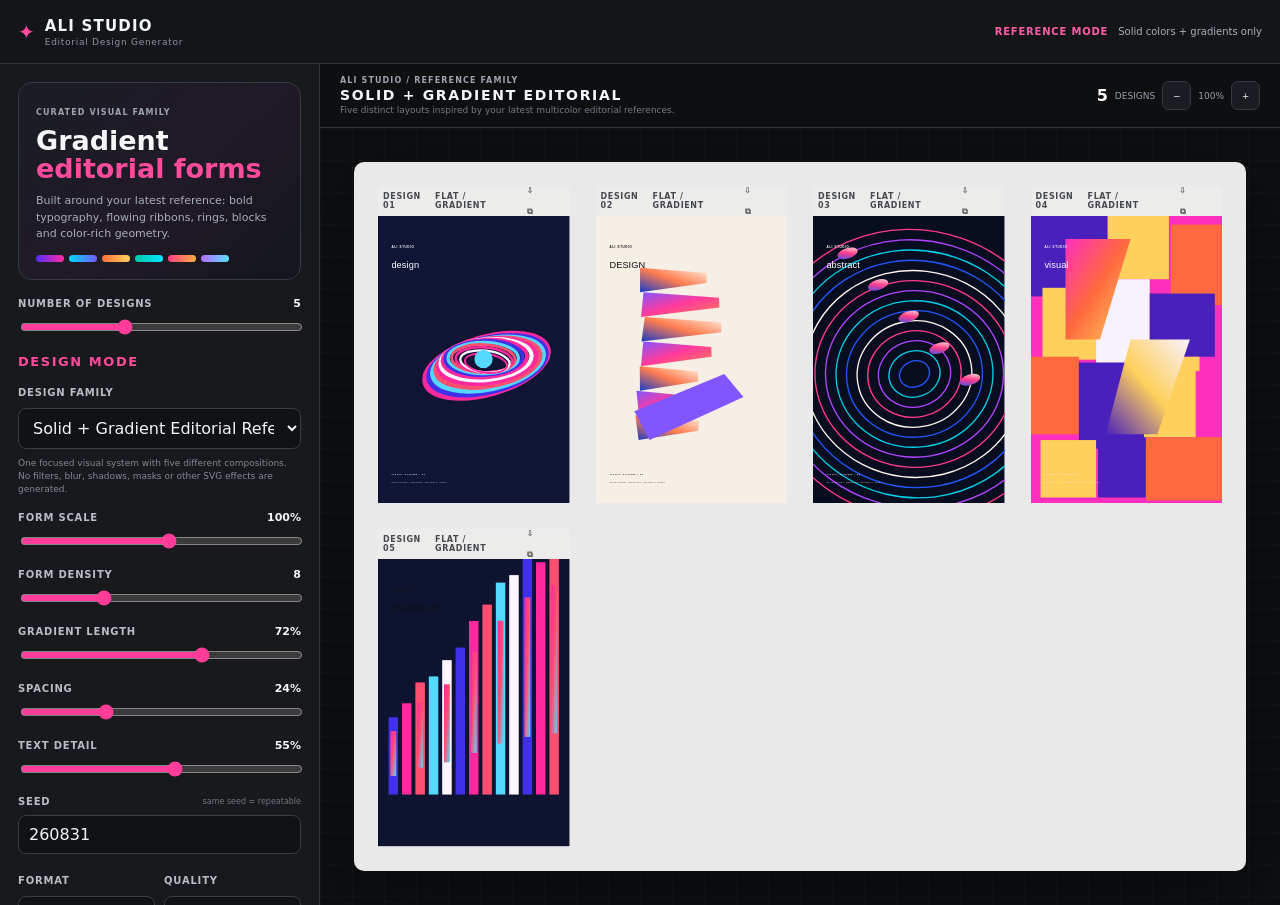
==== commit 918a997d: "Add files via upload" ====
--- a/index.html
+++ b/index.html
@@ -1,40 +1,27 @@
 <!doctype html>
 <html lang="en">
 <head>
-  <meta charset="UTF-8">
-  <meta name="viewport" content="width=device-width,initial-scale=1">
-  <meta name="description" content="ALI STUDIO dynamic abstract poster and 3D design generator">
-  <title>ALI STUDIO — Vibrant Poster & 3D Design Generator</title>
-  <link rel="stylesheet" href="styles.css">
+<meta charset="UTF-8">
+<meta name="viewport" content="width=device-width,initial-scale=1">
+<title>ALI STUDIO — Solid & Gradient Editorial Generator</title>
+<link rel="stylesheet" href="styles.css">
 </head>
 <body>
 <header class="topbar">
   <div class="brand">
     <span class="brand-mark">✦</span>
-    <span class="brand-copy">
-      <span class="brand-name">ALI STUDIO</span>
-      <span class="brand-sub">Dynamic Poster Lab</span>
-    </span>
+    <div><strong>ALI STUDIO</strong><small>Editorial Design Generator</small></div>
   </div>
-  <div class="status-pill">
-    <span class="status-dot"></span>
-    <strong id="statusMode">VIBRANT GENERATOR</strong>
-    <span id="statusText">Unique look for every poster</span>
-  </div>
-  <div class="account">
-    <div class="avatar">M</div>
-    <span class="account-name">Mohammad</span>
-    <button class="upgrade">✦ PRO LOOKS</button>
-  </div>
+  <div class="status"><b>REFERENCE MODE</b><span id="statusText">Solid colors + gradients only</span></div>
 </header>
 
 <main class="app-shell">
   <aside class="sidebar">
     <section class="hero-card">
-      <div class="eyebrow">CREATE A NEW SET</div>
-      <h1>Vibrant abstract<br><span>design generator</span></h1>
-      <p>Each poster is deliberately varied in composition, gradient, lighting and color harmony.</p>
-      <div class="hero-swatches" aria-hidden="true"><i></i><i></i><i></i><i></i><i></i></div>
+      <span class="eyebrow">CURATED VISUAL FAMILY</span>
+      <h1>Gradient<br><span>editorial forms</span></h1>
+      <p>Built around your latest reference: bold typography, flowing ribbons, rings, blocks and color-rich geometry.</p>
+      <div class="swatches"><i></i><i></i><i></i><i></i><i></i><i></i></div>
     </section>
 
     <section class="control-block">
@@ -42,137 +29,83 @@
       <input id="posterCount" type="range" min="1" max="12" value="5">
     </section>
 
-    <section class="settings-title"><span>SETTINGS</span><span class="settings-badge">LIVE</span></section>
-
+    <section class="settings-title">DESIGN MODE</section>
     <section class="control-block">
       <label for="designMode">DESIGN FAMILY</label>
       <select id="designMode">
-        <option value="neonEditorial" selected>Neon Gradient Editorial Reference</option>
+        <option value="solidGradientEditorial" selected>Solid + Gradient Editorial Reference</option>
       </select>
-      <div class="reference-chip">REFERENCE MODE • 5 CURATED COMPOSITIONS</div>
-      <div class="mode-note">Black editorial backgrounds with luminous magenta, violet, blue, pink and orange gradients. Each poster uses a different composition while keeping one polished visual family.</div>
+      <div class="mode-note">One focused visual system with five different compositions. No filters, blur, shadows, masks or other SVG effects are generated.</div>
     </section>
 
     <section class="control-block">
-      <label for="theme"> <section class="control-block">
-      <label for="theme">COLOR THEME</label>
-      <select id="theme">
-        <option value="candy" selected>Candy Sunset</option>
-        <option value="electric">Electric Blue</option>
-        <option value="tropical">Tropical Pop</option>
-        <option value="berry">Berry Voltage</option>
-        <option value="aqua">Aqua Neon</option>
-        <option value="solar">Solar Punch</option>
-        <option value="violet">Violet Dream</option>
-        <option value="lime">Lime Fusion</option>
-      </select>
+      <div class="label-row"><label for="shapeSize">FORM SCALE</label><output id="shapeSizeVal">100%</output></div>
+      <input id="shapeSize" type="range" min="55" max="140" value="100">
     </section>
 
-    <section class="control-block feature-card">
-      <div class="feature-head">
-        <div>
-          <label for="depthMode">DEPTH STYLE</label>
-          <small>Optional dimensional rendering</small>
-        </div>
-        <span class="pro-chip">3D</span>
-      </div>
-      <div class="segmented" role="group" aria-label="Depth style">
-        <button type="button" class="segment active" data-depth="flat">Flat</button>
-        <button type="button" class="segment" data-depth="3d">3D Depth</button>
-      </div>
-      <div class="mode-note">3D Depth adds editable SVG lighting, extrusion, blur and drop-shadow effects.</div>
+    <section class="control-block">
+      <div class="label-row"><label for="density">FORM DENSITY</label><output id="densityVal">8</output></div>
+      <input id="density" type="range" min="4" max="18" value="8">
     </section>
 
-    <section class="control-block range-control">
-      <div class="label-row"><label for="shapeSize">SHAPE SCALE</label><output id="shapeSizeVal">100%</output></div>
-      <input id="shapeSize" type="range" min="35" max="155" value="100">
+    <section class="control-block">
+      <div class="label-row"><label for="gradientSoftness">GRADIENT LENGTH</label><output id="gradientSoftnessVal">72%</output></div>
+      <input id="gradientSoftness" type="range" min="20" max="100" value="72">
     </section>
 
-    <section class="control-block range-control">
-      <div class="label-row"><label for="density">DENSITY</label><output id="densityVal">8</output></div>
-      <input id="density" type="range" min="3" max="18" value="8">
+    <section class="control-block">
+      <div class="label-row"><label for="spacing">SPACING</label><output id="spacingVal">24%</output></div>
+      <input id="spacing" type="range" min="5" max="70" value="24">
     </section>
 
-    <section class="control-block range-control">
-      <div class="label-row"><label for="gradientSoftness">LIGHT SOFTNESS</label><output id="gradientSoftnessVal">72%</output></div>
-      <input id="gradientSoftness" type="range" min="10" max="100" value="72">
-    </section>
-
-    <section class="control-block range-control">
-      <div class="label-row"><label for="spacing">SPACING</label><output id="spacingVal">24%</output></div>
-      <input id="spacing" type="range" min="4" max="70" value="24">
-    </section>
-
-    <section class="control-block range-control">
-      <div class="label-row"><label for="edgeFade">EDGE LIGHT</label><output id="edgeFadeVal">34%</output></div>
-      <input id="edgeFade" type="range" min="0" max="80" value="34">
-    </section>
-
-    <section class="control-block range-control">
+    <section class="control-block">
       <div class="label-row"><label for="textAmount">TEXT DETAIL</label><output id="textAmountVal">55%</output></div>
       <input id="textAmount" type="range" min="0" max="100" value="55">
     </section>
 
+    <section class="control-block">
+      <div class="label-row"><label for="seed">SEED</label><small>same seed = repeatable</small></div>
+      <input id="seed" class="text-input" type="number" value="260831" min="1" step="1">
+    </section>
+
     <section class="control-block two-col">
-      <div>
-        <label for="format">FORMAT</label>
-        <select id="format">
-          <option value="portrait" selected>Portrait</option>
-          <option value="square">Square</option>
-          <option value="landscape">Landscape</option>
-        </select>
+      <div><label for="format">FORMAT</label>
+        <select id="format"><option value="portrait" selected>Portrait</option><option value="square">Square</option><option value="landscape">Landscape</option></select>
       </div>
-      <div>
-        <label for="quality">QUALITY</label>
-        <select id="quality">
-          <option value="standard">Standard</option>
-          <option value="large" selected>Large</option>
-          <option value="xl">XL</option>
-        </select>
+      <div><label for="quality">QUALITY</label>
+        <select id="quality"><option value="standard">Standard</option><option value="large" selected>Large</option><option value="xl">XL</option></select>
       </div>
     </section>
 
-    <section class="control-block color-row">
-      <div><label for="darkColor">BASE DARK</label><input id="darkColor" type="color" value="#12052d"></div>
-      <div><label for="lightColor">BASE LIGHT</label><input id="lightColor" type="color" value="#ffe28a"></div>
-    </section>
-
-    <section class="control-block">
-      <div class="label-row"><label for="seed">SEED</label><span class="tiny-note">Same seed = repeatable set</span></div>
-      <input id="seed" class="text-input" type="number" value="260831" min="1" step="1">
+    <section class="control-block two-col">
+      <div><label for="darkColor">DARK BASE</label><input id="darkColor" type="color" value="#050509"></div>
+      <div><label for="lightColor">LIGHT BASE</label><input id="lightColor" type="color" value="#f6efe5"></div>
     </section>
 
     <div class="button-grid">
       <button id="randomize" class="btn secondary">🎲 New Variations</button>
       <button id="regenerate" class="btn primary">✦ Generate Set</button>
     </div>
-
     <div class="download-stack">
       <button id="downloadAll" class="btn download">⇩ DOWNLOAD COLLECTION SVG</button>
       <button id="downloadJson" class="btn secondary">⚙ SAVE SETTINGS JSON</button>
     </div>
-
-    <p class="privacy">Everything is generated in your browser. SVG files remain editable in Illustrator or compatible vector apps.</p>
+    <p class="privacy">The exported SVG contains only solid fills, linear/radial gradients, strokes and text. No filter effects are used.</p>
   </aside>
 
   <section class="workspace">
     <div class="workspace-head">
       <div>
-        <div class="workspace-kicker">ALI STUDIO / GENERATOR</div>
-        <h2 id="workspaceTitle">NEON GRADIENT EDITORIAL</h2>
-        <p id="workspaceSubtitle">Every card gets a different composition and coordinated color palette.</p>
+        <div class="workspace-kicker">ALI STUDIO / REFERENCE FAMILY</div>
+        <h2 id="workspaceTitle">SOLID + GRADIENT EDITORIAL</h2>
+        <p>Five distinct layouts inspired by your latest multicolor editorial references.</p>
       </div>
       <div class="workspace-actions">
-        <div class="collection-meta"><strong id="collectionCount">5</strong><span>DESIGNS</span></div>
-        <button id="zoomOut" class="icon-btn" title="Zoom out">−</button>
-        <span id="zoomLabel">100%</span>
-        <button id="zoomIn" class="icon-btn" title="Zoom in">+</button>
+        <strong id="collectionCount">5</strong><span>DESIGNS</span>
+        <button id="zoomOut" class="icon-btn">−</button><span id="zoomLabel">100%</span><button id="zoomIn" class="icon-btn">+</button>
       </div>
     </div>
-    <div class="canvas-wrap">
-      <div class="canvas-glow"></div>
-      <div id="posterGrid" class="poster-grid"></div>
-    </div>
+    <div class="canvas-wrap"><div id="posterGrid" class="poster-grid"></div></div>
   </section>
 </main>
 
@@ -180,16 +113,12 @@
   <article class="poster-card">
     <div class="poster-toolbar">
       <span class="poster-number">DESIGN 01</span>
-      <span class="poster-mode">VIBRANT / 01</span>
-      <div>
-        <button class="mini-btn download-one" title="Download SVG">⇩</button>
-        <button class="mini-btn copy-one" title="Copy SVG">⧉</button>
-      </div>
+      <span class="poster-mode">FLAT / GRADIENT</span>
+      <div><button class="mini-btn download-one" title="Download SVG">⇩</button><button class="mini-btn copy-one" title="Copy SVG">⧉</button></div>
     </div>
     <div class="poster-frame"></div>
   </article>
 </template>
-
 <script src="app.js"></script>
 </body>
-</html>
+</html>
--- a/styles.css
+++ b/styles.css
@@ -1,51 +1,28 @@
-:root{
-  --bg:#08090f;
-  --panel:rgba(16,17,27,.92);
-  --panel-2:#151827;
-  --line:rgba(255,255,255,.10);
-  --text:#f5f7ff;
-  --muted:#9499b3;
-  --accent:#ff4fd8;
-  --accent-2:#7b61ff;
-  --cyan:#43e9ff;
-  --white:#fff;
-}
 *{box-sizing:border-box}
+:root{--bg:#101113;--panel:#17191d;--panel2:#1f2228;--line:#30343b;--text:#f5f6f8;--muted:#8e95a0;--accent:#ff3c98}
 html,body{height:100%;margin:0}
-body{
-  font-family:Inter,ui-sans-serif,system-ui,-apple-system,BlinkMacSystemFont,"Segoe UI",sans-serif;
-  color:var(--text);
-  background:
-    radial-gradient(circle at 12% 8%,rgba(123,97,255,.16),transparent 30%),
-    radial-gradient(circle at 88% 20%,rgba(255,79,216,.12),transparent 26%),
-    radial-gradient(circle at 60% 100%,rgba(67,233,255,.09),transparent 30%),
-    #08090f;
-  overflow:hidden;
-}
-button,select,input{font:inherit}
-button{cursor:pointer}
-.topbar{
-  height:68px;border-bottom:1px solid var(--line);background:rgba(10,11,18,.84);backdrop-filter:blur(18px);
-  display:flex;align-items:center;justify-content:space-between;padding:0 18px 0 20px;gap:18px
-}
-.brand{display:flex;align-items:center;gap:11px;min-width:280px}
-.brand-mark{
-  width:34px;height:34px;border-radius:11px;display:grid;place-items:center;font-size:16px;color:#fff;
-  background:linear-gradient(135deg,#ff52d4,#7e61ff 55%,#2edff2);box-shadow:0 8px 30px rgba(123,97,255,.3)
-}
-.brand-copy{display:flex;flex-direction:column;gap:1px}.brand-name{font-weight:900;letter-spacing:.05em;font-size:16px}.brand-sub{font-size:10px;color:#8f95ad;letter-spacing:.08em;text-transform:uppercase}
-.status-pill{display:flex;align-items:center;justify-content:center;gap:9px;flex:1;max-width:760px;border:1px solid rgba(130,112,255,.22);background:rgba(28,24,49,.58);border-radius:999px;padding:8px 14px;font-size:10px;color:#b8bdd4}
-.status-pill strong{color:#fff;letter-spacing:.07em;font-size:10px}.status-dot{width:7px;height:7px;border-radius:50%;background:#55f0c6;box-shadow:0 0 14px #55f0c6}.account{display:flex;align-items:center;gap:8px;min-width:250px;justify-content:flex-end}.avatar{width:32px;height:32px;border-radius:50%;display:grid;place-items:center;font-weight:800;background:linear-gradient(135deg,#ff9f7a,#a879ff)}.account-name{font-size:12px;font-weight:650}.upgrade{border:1px solid rgba(255,255,255,.1);border-radius:999px;background:linear-gradient(135deg,#4be7ff,#7d67ff);color:#060916;font-weight:900;padding:9px 13px;font-size:11px}
-.app-shell{height:calc(100vh - 68px);display:grid;grid-template-columns:330px 1fr}.sidebar{background:rgba(12,13,21,.95);border-right:1px solid var(--line);padding:18px;overflow:auto}.control-block{margin-bottom:18px}.hero-card{position:relative;overflow:hidden;padding:18px;border:1px solid rgba(255,255,255,.08);border-radius:18px;margin-bottom:18px;background:linear-gradient(135deg,rgba(255,79,216,.16),rgba(123,97,255,.16) 48%,rgba(67,233,255,.10));box-shadow:inset 0 1px rgba(255,255,255,.08),0 16px 40px rgba(0,0,0,.24)}.hero-card:after{content:"";position:absolute;width:140px;height:140px;border-radius:50%;right:-50px;top:-60px;background:radial-gradient(circle,rgba(255,255,255,.22),transparent 65%);filter:blur(2px)}.eyebrow{font-size:9px;letter-spacing:.13em;color:#c5c8db;font-weight:800}.hero-card h1{font-size:23px;line-height:1.08;margin:8px 0 8px;letter-spacing:-.04em}.hero-card h1 span{background:linear-gradient(90deg,#ff70dc,#6ea8ff,#4df5ff);-webkit-background-clip:text;background-clip:text;color:transparent}.hero-card p{font-size:11px;line-height:1.55;color:#aeb3c8;margin:0;max-width:260px}.hero-swatches{display:flex;gap:5px;margin-top:14px}.hero-swatches i{height:6px;flex:1;border-radius:999px}.hero-swatches i:nth-child(1){background:linear-gradient(90deg,#ff4fd8,#ff9f68)}.hero-swatches i:nth-child(2){background:linear-gradient(90deg,#8c61ff,#56b9ff)}.hero-swatches i:nth-child(3){background:linear-gradient(90deg,#39efff,#57ffb5)}.hero-swatches i:nth-child(4){background:linear-gradient(90deg,#ffe45e,#ff8d4d)}.hero-swatches i:nth-child(5){background:linear-gradient(90deg,#bf5bff,#ff52ae)}
-.control-block>label,.control-block label{font-size:11px;color:#b8bed4;letter-spacing:.08em;font-weight:750}.label-row{display:flex;justify-content:space-between;align-items:center;gap:10px}.label-row output{font-size:11px;color:#fff;font-weight:850}.tiny-note{font-size:9px;color:#686e89}select,.text-input{width:100%;margin-top:8px;background:#0d0f18;border:1px solid #30344b;border-radius:10px;color:#f6f8ff;padding:10px 11px;outline:none;transition:.2s;border-color:rgba(255,255,255,.10)}select:focus,.text-input:focus{border-color:#8d79ff;box-shadow:0 0 0 3px rgba(141,121,255,.10)}input[type=range]{width:100%;margin:11px 0 0;accent-color:#8b72ff}.settings-title{display:flex;align-items:center;justify-content:space-between;font-size:12px;font-weight:900;letter-spacing:.1em;margin:4px 0 14px;color:#fff}.settings-badge{font-size:8px;color:#64f3d3;border:1px solid rgba(100,243,211,.24);padding:4px 7px;border-radius:999px;letter-spacing:.12em}.mode-note{font-size:9px;line-height:1.5;color:#7f859d;margin-top:8px}.feature-card{padding:12px;border:1px solid rgba(255,255,255,.08);border-radius:14px;background:linear-gradient(180deg,rgba(23,26,42,.95),rgba(14,16,27,.85))}.feature-head{display:flex;justify-content:space-between;align-items:flex-start}.feature-head small{display:block;color:#777d94;font-size:8px;margin-top:4px}.pro-chip{font-size:8px;font-weight:900;letter-spacing:.1em;padding:5px 7px;border-radius:999px;background:linear-gradient(135deg,#ff67d9,#765fff);color:#fff}.segmented{display:grid;grid-template-columns:1fr 1fr;gap:6px;margin-top:10px}.segment{border:1px solid rgba(255,255,255,.09);background:#0d0f18;color:#8f95ac;padding:9px;border-radius:9px;font-size:10px;font-weight:850}.segment.active{background:linear-gradient(135deg,rgba(255,79,216,.18),rgba(123,97,255,.22));color:#fff;border-color:rgba(160,133,255,.5);box-shadow:inset 0 1px rgba(255,255,255,.08)}.two-col{display:grid;grid-template-columns:1fr 1fr;gap:10px}.color-row{display:grid;grid-template-columns:1fr 1fr;gap:10px}.color-row input[type=color]{width:100%;height:38px;margin-top:7px;padding:2px;border:1px solid rgba(255,255,255,.10);border-radius:9px;background:#0d0f18}.button-grid{display:grid;grid-template-columns:1fr 1fr;gap:8px}.btn{border:1px solid rgba(255,255,255,.10);border-radius:11px;padding:10px 8px;font-weight:900;font-size:10px;transition:transform .15s,box-shadow .2s}.btn:hover,.icon-btn:hover,.mini-btn:hover{transform:translateY(-1px)}.btn.primary{background:linear-gradient(135deg,#ff4fd8,#7d65ff);color:#fff;border:0;box-shadow:0 10px 26px rgba(125,101,255,.22)}.btn.secondary{background:#151826;color:#e6e9f4}.btn.download{width:100%;margin-top:8px;background:linear-gradient(135deg,#eefcff,#d9e5ff);color:#0a0c15;border:0}.privacy{font-size:9px;line-height:1.5;color:#61677e;margin:14px 0 4px}
-.workspace{min-width:0;display:flex;flex-direction:column;background:radial-gradient(circle at 50% -20%,rgba(120,110,255,.10),transparent 35%),#090a10}.workspace-head{height:82px;border-bottom:1px solid var(--line);padding:15px 24px;display:flex;justify-content:space-between;align-items:center}.workspace-kicker{font-size:9px;color:#656b83;letter-spacing:.14em;font-weight:800}.workspace-head h2{font-size:14px;letter-spacing:.12em;margin:4px 0 0}.workspace-head p{font-size:10px;color:#70768e;margin:5px 0 0}.workspace-actions{display:flex;align-items:center;gap:8px;color:#8b90a4;font-size:11px}.collection-meta{display:flex;align-items:baseline;gap:5px;margin-right:9px}.collection-meta strong{font-size:16px;color:#fff}.collection-meta span{font-size:8px;letter-spacing:.1em}.icon-btn{width:30px;height:30px;border:1px solid rgba(255,255,255,.10);background:#121520;color:#ddd;border-radius:8px}.canvas-wrap{position:relative;flex:1;min-height:0;overflow:auto;padding:34px;background:radial-gradient(circle at 30% 30%,rgba(255,79,216,.045),transparent 24%),linear-gradient(rgba(255,255,255,.025) 1px,transparent 1px),linear-gradient(90deg,rgba(255,255,255,.025) 1px,transparent 1px);background-size:auto,30px 30px,30px 30px}.canvas-glow{position:fixed;pointer-events:none;left:40%;top:18%;width:45vw;height:45vw;border-radius:50%;background:radial-gradient(circle,rgba(123,97,255,.08),transparent 68%);filter:blur(24px)}.poster-grid{position:relative;width:min(1500px,100%);margin:0 auto;padding:26px;border-radius:22px;background:linear-gradient(145deg,rgba(255,255,255,.95),rgba(226,229,243,.96));display:grid;gap:22px;grid-template-columns:repeat(4,minmax(0,1fr));align-items:start;box-shadow:0 20px 80px rgba(0,0,0,.46),inset 0 1px rgba(255,255,255,.8);transform-origin:top center;transition:transform .2s ease}.poster-card{min-width:0;border-radius:12px;overflow:hidden;background:#f7f7fb;box-shadow:0 10px 24px rgba(15,16,25,.16)}.poster-toolbar{height:30px;background:#f0f1f6;color:#565b70;display:grid;grid-template-columns:1fr auto 1fr;align-items:center;padding:0 7px;font-size:8px;font-weight:900;letter-spacing:.09em}.poster-toolbar>div{justify-self:end}.poster-mode{justify-self:center;font-size:7px;color:#8d92a5;letter-spacing:.12em}.poster-frame{background:#fff;line-height:0;overflow:hidden}.poster-frame svg{width:100%;height:auto;display:block}.mini-btn{border:0;background:transparent;color:#555;width:23px;height:22px;border-radius:6px}.mini-btn:hover{background:#d9dce6}@media(max-width:1120px){.brand-sub,.status-pill{display:none}.account{min-width:auto}.app-shell{grid-template-columns:290px 1fr}.poster-grid{grid-template-columns:repeat(2,minmax(0,1fr))}}@media(max-width:760px){body{overflow:auto}.topbar{height:auto;min-height:68px;flex-wrap:wrap;padding:10px}.account-name{display:none}.app-shell{height:auto;grid-template-columns:1fr}.sidebar{border-right:0;border-bottom:1px solid var(--line)}.workspace{min-height:760px}.canvas-wrap{padding:16px}.poster-grid{grid-template-columns:1fr;padding:16px}.workspace-head{height:auto;min-height:76px}}
-
-.reference-chip{display:inline-flex;align-items:center;margin-top:8px;padding:5px 8px;border-radius:999px;background:linear-gradient(135deg,rgba(47,120,255,.18),rgba(145,211,255,.16));border:1px solid rgba(115,190,255,.24);color:#9fd8ff;font-size:8px;font-weight:900;letter-spacing:.12em;text-transform:uppercase}
-
-.mode-search-wrap{margin-top:10px}.mode-search{margin-top:0}.mode-search::placeholder{color:#777f90}.control-block select#designMode{max-height:340px}.control-block select#designMode optgroup{background:#171b24;color:#8fc9ff;font-weight:800}.control-block select#designMode option{background:#10131a;color:#edf2ff}
-
-.reference-chip{
-  display:inline-flex;align-items:center;margin-top:8px;padding:5px 9px;border-radius:999px;
-  background:linear-gradient(135deg,rgba(255,45,152,.12),rgba(106,73,255,.16),rgba(73,209,255,.10));
-  border:1px solid rgba(147,126,255,.26);color:#d6ccff;font-size:8px;font-weight:900;letter-spacing:.10em
-}
+body{font-family:Inter,ui-sans-serif,system-ui,-apple-system,BlinkMacSystemFont,"Segoe UI",sans-serif;color:var(--text);background:#0d0f11;overflow:hidden}
+button,select,input{font:inherit}button{cursor:pointer}
+.topbar{height:64px;border-bottom:1px solid var(--line);display:flex;align-items:center;justify-content:space-between;padding:0 18px;background:#131519}
+.brand{display:flex;gap:10px;align-items:center}.brand-mark{font-size:20px;color:#ff4b9d}.brand strong{display:block;font-size:15px;letter-spacing:.08em}.brand small{display:block;color:var(--muted);font-size:9px;letter-spacing:.08em;margin-top:2px}
+.status{display:flex;gap:10px;align-items:center;font-size:10px;color:#aab0b9}.status b{color:#ff5ca8;letter-spacing:.08em}
+.app-shell{height:calc(100vh - 64px);display:grid;grid-template-columns:320px 1fr}
+.sidebar{background:var(--panel);border-right:1px solid var(--line);padding:18px;overflow:auto}
+.hero-card{padding:17px;border:1px solid #343944;border-radius:14px;background:linear-gradient(135deg,#1a1d23,#211a28 55%,#13161a);margin-bottom:17px}
+.eyebrow,.workspace-kicker{font-size:8px;letter-spacing:.14em;color:#9da4af;font-weight:800}.hero-card h1{margin:8px 0;font-size:27px;line-height:1.02}.hero-card h1 span{color:#ff4b9d}.hero-card p{font-size:11px;color:#a8aeb8;line-height:1.5}
+.swatches{display:flex;gap:5px;margin-top:12px}.swatches i{width:28px;height:7px;border-radius:99px;background:linear-gradient(90deg,#532cff,#ff2ca0);display:block}.swatches i:nth-child(2){background:linear-gradient(90deg,#00d4ff,#735dff)}.swatches i:nth-child(3){background:linear-gradient(90deg,#ff6e39,#ffd35d)}.swatches i:nth-child(4){background:linear-gradient(90deg,#00c9a7,#00e6ff)}.swatches i:nth-child(5){background:linear-gradient(90deg,#ff3c80,#ffae42)}.swatches i:nth-child(6){background:linear-gradient(90deg,#b56aff,#58e1ff)}
+.control-block{margin-bottom:15px}.control-block label{font-size:10px;color:#b8bdc6;letter-spacing:.08em;font-weight:700}.label-row{display:flex;justify-content:space-between;align-items:center}.label-row output{font-size:11px;font-weight:800}.label-row small{font-size:8px;color:#707680}
+.settings-title{font-size:13px;font-weight:900;letter-spacing:.12em;color:#ff4b9d;margin:8px 0 12px}
+select,.text-input{width:100%;margin-top:8px;background:#101216;color:#f4f5f8;border:1px solid #383d47;border-radius:8px;padding:9px 10px;outline:none}
+input[type=range]{width:100%;margin-top:9px;accent-color:#ff3c98}
+.mode-note{font-size:9px;color:#818893;line-height:1.45;margin-top:8px}
+.reference-chip{font-size:8px}
+.two-col{display:grid;grid-template-columns:1fr 1fr;gap:9px}.two-col select{margin-top:8px}.two-col input[type=color]{width:100%;height:34px;margin-top:7px;background:#0f1114;border:1px solid #383d47;border-radius:8px;padding:2px}
+.button-grid{display:grid;grid-template-columns:1fr 1fr;gap:8px}.btn{border:1px solid #3b4049;border-radius:8px;padding:10px 8px;font-size:11px;font-weight:800}.btn.primary{background:#ff3c98;color:white;border-color:#ff3c98}.btn.secondary{background:#20242b;color:#eceef2}.btn.download{width:100%;margin-top:8px;background:#f5f5f2;color:#111;border-color:#f5f5f2}.privacy{font-size:9px;color:#727983;line-height:1.45;margin-top:15px}
+.workspace{min-width:0;display:flex;flex-direction:column;background:#0d0f11}.workspace-head{min-height:64px;border-bottom:1px solid var(--line);padding:11px 20px;display:flex;justify-content:space-between;align-items:center}.workspace-head h2{margin:2px 0;font-size:14px;letter-spacing:.12em}.workspace-head p{margin:0;color:#747b85;font-size:9px}.workspace-actions{display:flex;align-items:center;gap:7px;color:#9aa1ab;font-size:9px}.workspace-actions strong{font-size:16px;color:#fff}
+.icon-btn{width:29px;height:29px;border-radius:7px;border:1px solid #353a42;background:#191c21;color:#eee}
+.canvas-wrap{flex:1;overflow:auto;padding:34px;background:linear-gradient(rgba(255,255,255,.02) 1px,transparent 1px),linear-gradient(90deg,rgba(255,255,255,.02) 1px,transparent 1px);background-size:32px 32px}
+.poster-grid{width:min(1420px,100%);margin:0 auto;padding:24px;background:#e8e9e8;border-radius:10px;display:grid;gap:26px;grid-template-columns:repeat(4,minmax(0,1fr));align-items:start;box-shadow:0 20px 80px rgba(0,0,0,.4);transform-origin:top center}
+.poster-card{min-width:0}.poster-toolbar{height:30px;background:#ececeb;color:#45484e;display:flex;align-items:center;justify-content:space-between;padding:0 5px;font-size:8px;font-weight:900;letter-spacing:.08em}.poster-frame{background:white;line-height:0;overflow:hidden}.poster-frame svg{width:100%;height:auto;display:block}.mini-btn{border:0;background:transparent;color:#555;width:24px;height:22px;border-radius:5px}.mini-btn:hover{background:#d8d9d8}
+@media(max-width:1100px){.app-shell{grid-template-columns:280px 1fr}.poster-grid{grid-template-columns:repeat(2,minmax(0,1fr))}.status{display:none}}
+@media(max-width:760px){body{overflow:auto}.app-shell{height:auto;grid-template-columns:1fr}.sidebar{border-right:0;border-bottom:1px solid var(--line)}.workspace{min-height:700px}.poster-grid{grid-template-columns:1fr;padding:14px}}
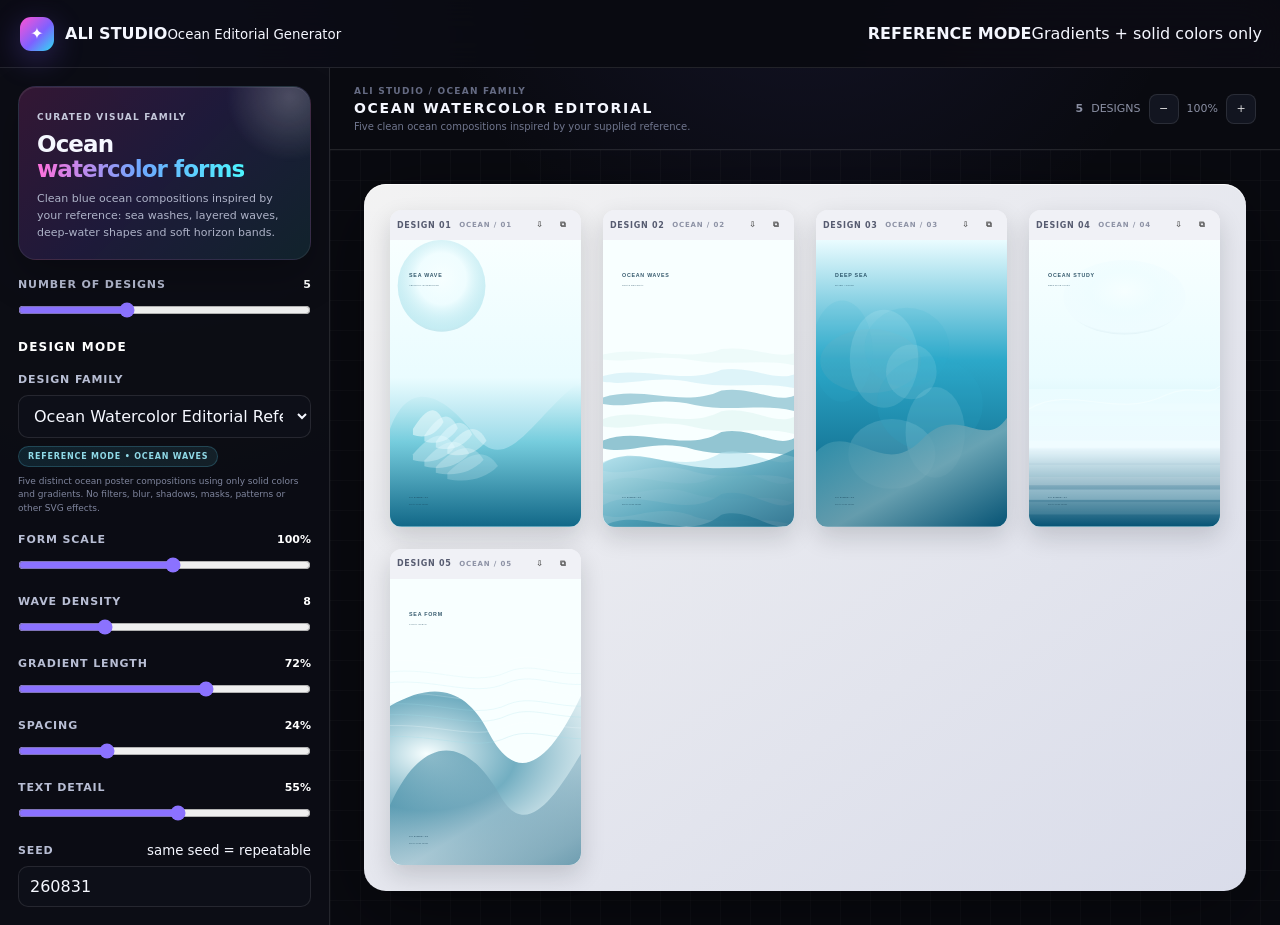
==== commit 9bcadce7: "Add files via upload" ====
--- a/index.html
+++ b/index.html
@@ -1,26 +1,22 @@
 <!doctype html>
 <html lang="en">
 <head>
-<meta charset="UTF-8">
+<meta charset="utf-8">
 <meta name="viewport" content="width=device-width,initial-scale=1">
-<title>ALI STUDIO — Solid & Gradient Editorial Generator</title>
+<title>ALI STUDIO — Ocean Watercolor Editorial Generator</title>
 <link rel="stylesheet" href="styles.css">
 </head>
 <body>
 <header class="topbar">
-  <div class="brand">
-    <span class="brand-mark">✦</span>
-    <div><strong>ALI STUDIO</strong><small>Editorial Design Generator</small></div>
-  </div>
-  <div class="status"><b>REFERENCE MODE</b><span id="statusText">Solid colors + gradients only</span></div>
+  <div class="brand"><span class="brand-mark">✦</span><div><strong>ALI STUDIO</strong><small>Ocean Editorial Generator</small></div></div>
+  <div class="status"><b>REFERENCE MODE</b><span>Gradients + solid colors only</span></div>
 </header>
-
 <main class="app-shell">
   <aside class="sidebar">
     <section class="hero-card">
       <span class="eyebrow">CURATED VISUAL FAMILY</span>
-      <h1>Gradient<br><span>editorial forms</span></h1>
-      <p>Built around your latest reference: bold typography, flowing ribbons, rings, blocks and color-rich geometry.</p>
+      <h1>Ocean<br><span>watercolor forms</span></h1>
+      <p>Clean blue ocean compositions inspired by your reference: sea washes, layered waves, deep-water shapes and soft horizon bands.</p>
       <div class="swatches"><i></i><i></i><i></i><i></i><i></i><i></i></div>
     </section>
 
@@ -33,92 +29,59 @@
     <section class="control-block">
       <label for="designMode">DESIGN FAMILY</label>
       <select id="designMode">
-        <option value="solidGradientEditorial" selected>Solid + Gradient Editorial Reference</option>
+        <option value="oceanWatercolor" selected>Ocean Watercolor Editorial Reference</option>
       </select>
-      <div class="mode-note">One focused visual system with five different compositions. No filters, blur, shadows, masks or other SVG effects are generated.</div>
+      <div class="reference-chip">REFERENCE MODE • OCEAN WAVES</div>
+      <div class="mode-note">Five distinct ocean poster compositions using only solid colors and gradients. No filters, blur, shadows, masks, patterns or other SVG effects.</div>
     </section>
 
     <section class="control-block">
       <div class="label-row"><label for="shapeSize">FORM SCALE</label><output id="shapeSizeVal">100%</output></div>
       <input id="shapeSize" type="range" min="55" max="140" value="100">
     </section>
-
     <section class="control-block">
-      <div class="label-row"><label for="density">FORM DENSITY</label><output id="densityVal">8</output></div>
+      <div class="label-row"><label for="density">WAVE DENSITY</label><output id="densityVal">8</output></div>
       <input id="density" type="range" min="4" max="18" value="8">
     </section>
-
     <section class="control-block">
       <div class="label-row"><label for="gradientSoftness">GRADIENT LENGTH</label><output id="gradientSoftnessVal">72%</output></div>
       <input id="gradientSoftness" type="range" min="20" max="100" value="72">
     </section>
-
     <section class="control-block">
       <div class="label-row"><label for="spacing">SPACING</label><output id="spacingVal">24%</output></div>
       <input id="spacing" type="range" min="5" max="70" value="24">
     </section>
-
     <section class="control-block">
       <div class="label-row"><label for="textAmount">TEXT DETAIL</label><output id="textAmountVal">55%</output></div>
       <input id="textAmount" type="range" min="0" max="100" value="55">
     </section>
-
     <section class="control-block">
       <div class="label-row"><label for="seed">SEED</label><small>same seed = repeatable</small></div>
       <input id="seed" class="text-input" type="number" value="260831" min="1" step="1">
     </section>
-
     <section class="control-block two-col">
-      <div><label for="format">FORMAT</label>
-        <select id="format"><option value="portrait" selected>Portrait</option><option value="square">Square</option><option value="landscape">Landscape</option></select>
-      </div>
-      <div><label for="quality">QUALITY</label>
-        <select id="quality"><option value="standard">Standard</option><option value="large" selected>Large</option><option value="xl">XL</option></select>
-      </div>
+      <div><label for="format">FORMAT</label><select id="format"><option value="portrait" selected>Portrait</option><option value="square">Square</option><option value="landscape">Landscape</option></select></div>
+      <div><label for="quality">QUALITY</label><select id="quality"><option value="standard">Standard</option><option value="large" selected>Large</option><option value="xl">XL</option></select></div>
+    </section>
+    <section class="control-block two-col">
+      <div><label for="darkColor">DEEP OCEAN</label><input id="darkColor" type="color" value="#075475"></div>
+      <div><label for="lightColor">SEA FOAM</label><input id="lightColor" type="color" value="#eafcff"></div>
     </section>
 
-    <section class="control-block two-col">
-      <div><label for="darkColor">DARK BASE</label><input id="darkColor" type="color" value="#050509"></div>
-      <div><label for="lightColor">LIGHT BASE</label><input id="lightColor" type="color" value="#f6efe5"></div>
-    </section>
-
-    <div class="button-grid">
-      <button id="randomize" class="btn secondary">🎲 New Variations</button>
-      <button id="regenerate" class="btn primary">✦ Generate Set</button>
-    </div>
-    <div class="download-stack">
-      <button id="downloadAll" class="btn download">⇩ DOWNLOAD COLLECTION SVG</button>
-      <button id="downloadJson" class="btn secondary">⚙ SAVE SETTINGS JSON</button>
-    </div>
-    <p class="privacy">The exported SVG contains only solid fills, linear/radial gradients, strokes and text. No filter effects are used.</p>
+    <div class="button-grid"><button id="randomize" class="btn secondary">🎲 New Variations</button><button id="regenerate" class="btn primary">✦ Generate Set</button></div>
+    <div class="download-stack"><button id="downloadAll" class="btn download">⇩ DOWNLOAD COLLECTION SVG</button><button id="downloadJson" class="btn secondary">⚙ SAVE SETTINGS JSON</button></div>
+    <p class="privacy">Exported SVG uses only solid fills, linear/radial gradients, opacity, paths, shapes and text. No SVG filter effects are used.</p>
   </aside>
 
   <section class="workspace">
     <div class="workspace-head">
-      <div>
-        <div class="workspace-kicker">ALI STUDIO / REFERENCE FAMILY</div>
-        <h2 id="workspaceTitle">SOLID + GRADIENT EDITORIAL</h2>
-        <p>Five distinct layouts inspired by your latest multicolor editorial references.</p>
-      </div>
-      <div class="workspace-actions">
-        <strong id="collectionCount">5</strong><span>DESIGNS</span>
-        <button id="zoomOut" class="icon-btn">−</button><span id="zoomLabel">100%</span><button id="zoomIn" class="icon-btn">+</button>
-      </div>
+      <div><div class="workspace-kicker">ALI STUDIO / OCEAN FAMILY</div><h2 id="workspaceTitle">OCEAN WATERCOLOR EDITORIAL</h2><p>Five clean ocean compositions inspired by your supplied reference.</p></div>
+      <div class="workspace-actions"><strong id="collectionCount">5</strong><span>DESIGNS</span><button id="zoomOut" class="icon-btn">−</button><span id="zoomLabel">100%</span><button id="zoomIn" class="icon-btn">+</button></div>
     </div>
     <div class="canvas-wrap"><div id="posterGrid" class="poster-grid"></div></div>
   </section>
 </main>
-
-<template id="posterTemplate">
-  <article class="poster-card">
-    <div class="poster-toolbar">
-      <span class="poster-number">DESIGN 01</span>
-      <span class="poster-mode">FLAT / GRADIENT</span>
-      <div><button class="mini-btn download-one" title="Download SVG">⇩</button><button class="mini-btn copy-one" title="Copy SVG">⧉</button></div>
-    </div>
-    <div class="poster-frame"></div>
-  </article>
-</template>
+<template id="posterTemplate"><article class="poster-card"><div class="poster-toolbar"><span class="poster-number">DESIGN 01</span><span class="poster-mode">OCEAN / 01</span><div><button class="mini-btn download-one" title="Download SVG">⇩</button><button class="mini-btn copy-one" title="Copy SVG">⧉</button></div></div><div class="poster-frame"></div></article></template>
 <script src="app.js"></script>
 </body>
-</html>+</html>
--- a/styles.css
+++ b/styles.css
@@ -1,28 +1,42 @@
+:root{
+  --bg:#08090f;
+  --panel:rgba(16,17,27,.92);
+  --panel-2:#151827;
+  --line:rgba(255,255,255,.10);
+  --text:#f5f7ff;
+  --muted:#9499b3;
+  --accent:#ff4fd8;
+  --accent-2:#7b61ff;
+  --cyan:#43e9ff;
+  --white:#fff;
+}
 *{box-sizing:border-box}
-:root{--bg:#101113;--panel:#17191d;--panel2:#1f2228;--line:#30343b;--text:#f5f6f8;--muted:#8e95a0;--accent:#ff3c98}
 html,body{height:100%;margin:0}
-body{font-family:Inter,ui-sans-serif,system-ui,-apple-system,BlinkMacSystemFont,"Segoe UI",sans-serif;color:var(--text);background:#0d0f11;overflow:hidden}
-button,select,input{font:inherit}button{cursor:pointer}
-.topbar{height:64px;border-bottom:1px solid var(--line);display:flex;align-items:center;justify-content:space-between;padding:0 18px;background:#131519}
-.brand{display:flex;gap:10px;align-items:center}.brand-mark{font-size:20px;color:#ff4b9d}.brand strong{display:block;font-size:15px;letter-spacing:.08em}.brand small{display:block;color:var(--muted);font-size:9px;letter-spacing:.08em;margin-top:2px}
-.status{display:flex;gap:10px;align-items:center;font-size:10px;color:#aab0b9}.status b{color:#ff5ca8;letter-spacing:.08em}
-.app-shell{height:calc(100vh - 64px);display:grid;grid-template-columns:320px 1fr}
-.sidebar{background:var(--panel);border-right:1px solid var(--line);padding:18px;overflow:auto}
-.hero-card{padding:17px;border:1px solid #343944;border-radius:14px;background:linear-gradient(135deg,#1a1d23,#211a28 55%,#13161a);margin-bottom:17px}
-.eyebrow,.workspace-kicker{font-size:8px;letter-spacing:.14em;color:#9da4af;font-weight:800}.hero-card h1{margin:8px 0;font-size:27px;line-height:1.02}.hero-card h1 span{color:#ff4b9d}.hero-card p{font-size:11px;color:#a8aeb8;line-height:1.5}
-.swatches{display:flex;gap:5px;margin-top:12px}.swatches i{width:28px;height:7px;border-radius:99px;background:linear-gradient(90deg,#532cff,#ff2ca0);display:block}.swatches i:nth-child(2){background:linear-gradient(90deg,#00d4ff,#735dff)}.swatches i:nth-child(3){background:linear-gradient(90deg,#ff6e39,#ffd35d)}.swatches i:nth-child(4){background:linear-gradient(90deg,#00c9a7,#00e6ff)}.swatches i:nth-child(5){background:linear-gradient(90deg,#ff3c80,#ffae42)}.swatches i:nth-child(6){background:linear-gradient(90deg,#b56aff,#58e1ff)}
-.control-block{margin-bottom:15px}.control-block label{font-size:10px;color:#b8bdc6;letter-spacing:.08em;font-weight:700}.label-row{display:flex;justify-content:space-between;align-items:center}.label-row output{font-size:11px;font-weight:800}.label-row small{font-size:8px;color:#707680}
-.settings-title{font-size:13px;font-weight:900;letter-spacing:.12em;color:#ff4b9d;margin:8px 0 12px}
-select,.text-input{width:100%;margin-top:8px;background:#101216;color:#f4f5f8;border:1px solid #383d47;border-radius:8px;padding:9px 10px;outline:none}
-input[type=range]{width:100%;margin-top:9px;accent-color:#ff3c98}
-.mode-note{font-size:9px;color:#818893;line-height:1.45;margin-top:8px}
-.reference-chip{font-size:8px}
-.two-col{display:grid;grid-template-columns:1fr 1fr;gap:9px}.two-col select{margin-top:8px}.two-col input[type=color]{width:100%;height:34px;margin-top:7px;background:#0f1114;border:1px solid #383d47;border-radius:8px;padding:2px}
-.button-grid{display:grid;grid-template-columns:1fr 1fr;gap:8px}.btn{border:1px solid #3b4049;border-radius:8px;padding:10px 8px;font-size:11px;font-weight:800}.btn.primary{background:#ff3c98;color:white;border-color:#ff3c98}.btn.secondary{background:#20242b;color:#eceef2}.btn.download{width:100%;margin-top:8px;background:#f5f5f2;color:#111;border-color:#f5f5f2}.privacy{font-size:9px;color:#727983;line-height:1.45;margin-top:15px}
-.workspace{min-width:0;display:flex;flex-direction:column;background:#0d0f11}.workspace-head{min-height:64px;border-bottom:1px solid var(--line);padding:11px 20px;display:flex;justify-content:space-between;align-items:center}.workspace-head h2{margin:2px 0;font-size:14px;letter-spacing:.12em}.workspace-head p{margin:0;color:#747b85;font-size:9px}.workspace-actions{display:flex;align-items:center;gap:7px;color:#9aa1ab;font-size:9px}.workspace-actions strong{font-size:16px;color:#fff}
-.icon-btn{width:29px;height:29px;border-radius:7px;border:1px solid #353a42;background:#191c21;color:#eee}
-.canvas-wrap{flex:1;overflow:auto;padding:34px;background:linear-gradient(rgba(255,255,255,.02) 1px,transparent 1px),linear-gradient(90deg,rgba(255,255,255,.02) 1px,transparent 1px);background-size:32px 32px}
-.poster-grid{width:min(1420px,100%);margin:0 auto;padding:24px;background:#e8e9e8;border-radius:10px;display:grid;gap:26px;grid-template-columns:repeat(4,minmax(0,1fr));align-items:start;box-shadow:0 20px 80px rgba(0,0,0,.4);transform-origin:top center}
-.poster-card{min-width:0}.poster-toolbar{height:30px;background:#ececeb;color:#45484e;display:flex;align-items:center;justify-content:space-between;padding:0 5px;font-size:8px;font-weight:900;letter-spacing:.08em}.poster-frame{background:white;line-height:0;overflow:hidden}.poster-frame svg{width:100%;height:auto;display:block}.mini-btn{border:0;background:transparent;color:#555;width:24px;height:22px;border-radius:5px}.mini-btn:hover{background:#d8d9d8}
-@media(max-width:1100px){.app-shell{grid-template-columns:280px 1fr}.poster-grid{grid-template-columns:repeat(2,minmax(0,1fr))}.status{display:none}}
-@media(max-width:760px){body{overflow:auto}.app-shell{height:auto;grid-template-columns:1fr}.sidebar{border-right:0;border-bottom:1px solid var(--line)}.workspace{min-height:700px}.poster-grid{grid-template-columns:1fr;padding:14px}}
+body{
+  font-family:Inter,ui-sans-serif,system-ui,-apple-system,BlinkMacSystemFont,"Segoe UI",sans-serif;
+  color:var(--text);
+  background:
+    radial-gradient(circle at 12% 8%,rgba(123,97,255,.16),transparent 30%),
+    radial-gradient(circle at 88% 20%,rgba(255,79,216,.12),transparent 26%),
+    radial-gradient(circle at 60% 100%,rgba(67,233,255,.09),transparent 30%),
+    #08090f;
+  overflow:hidden;
+}
+button,select,input{font:inherit}
+button{cursor:pointer}
+.topbar{
+  height:68px;border-bottom:1px solid var(--line);background:rgba(10,11,18,.84);backdrop-filter:blur(18px);
+  display:flex;align-items:center;justify-content:space-between;padding:0 18px 0 20px;gap:18px
+}
+.brand{display:flex;align-items:center;gap:11px;min-width:280px}
+.brand-mark{
+  width:34px;height:34px;border-radius:11px;display:grid;place-items:center;font-size:16px;color:#fff;
+  background:linear-gradient(135deg,#ff52d4,#7e61ff 55%,#2edff2);box-shadow:0 8px 30px rgba(123,97,255,.3)
+}
+.brand-copy{display:flex;flex-direction:column;gap:1px}.brand-name{font-weight:900;letter-spacing:.05em;font-size:16px}.brand-sub{font-size:10px;color:#8f95ad;letter-spacing:.08em;text-transform:uppercase}
+.status-pill{display:flex;align-items:center;justify-content:center;gap:9px;flex:1;max-width:760px;border:1px solid rgba(130,112,255,.22);background:rgba(28,24,49,.58);border-radius:999px;padding:8px 14px;font-size:10px;color:#b8bdd4}
+.status-pill strong{color:#fff;letter-spacing:.07em;font-size:10px}.status-dot{width:7px;height:7px;border-radius:50%;background:#55f0c6;box-shadow:0 0 14px #55f0c6}.account{display:flex;align-items:center;gap:8px;min-width:250px;justify-content:flex-end}.avatar{width:32px;height:32px;border-radius:50%;display:grid;place-items:center;font-weight:800;background:linear-gradient(135deg,#ff9f7a,#a879ff)}.account-name{font-size:12px;font-weight:650}.upgrade{border:1px solid rgba(255,255,255,.1);border-radius:999px;background:linear-gradient(135deg,#4be7ff,#7d67ff);color:#060916;font-weight:900;padding:9px 13px;font-size:11px}
+.app-shell{height:calc(100vh - 68px);display:grid;grid-template-columns:330px 1fr}.sidebar{background:rgba(12,13,21,.95);border-right:1px solid var(--line);padding:18px;overflow:auto}.control-block{margin-bottom:18px}.hero-card{position:relative;overflow:hidden;padding:18px;border:1px solid rgba(255,255,255,.08);border-radius:18px;margin-bottom:18px;background:linear-gradient(135deg,rgba(255,79,216,.16),rgba(123,97,255,.16) 48%,rgba(67,233,255,.10));box-shadow:inset 0 1px rgba(255,255,255,.08),0 16px 40px rgba(0,0,0,.24)}.hero-card:after{content:"";position:absolute;width:140px;height:140px;border-radius:50%;right:-50px;top:-60px;background:radial-gradient(circle,rgba(255,255,255,.22),transparent 65%);filter:blur(2px)}.eyebrow{font-size:9px;letter-spacing:.13em;color:#c5c8db;font-weight:800}.hero-card h1{font-size:23px;line-height:1.08;margin:8px 0 8px;letter-spacing:-.04em}.hero-card h1 span{background:linear-gradient(90deg,#ff70dc,#6ea8ff,#4df5ff);-webkit-background-clip:text;background-clip:text;color:transparent}.hero-card p{font-size:11px;line-height:1.55;color:#aeb3c8;margin:0;max-width:260px}.hero-swatches{display:flex;gap:5px;margin-top:14px}.hero-swatches i{height:6px;flex:1;border-radius:999px}.hero-swatches i:nth-child(1){background:linear-gradient(90deg,#ff4fd8,#ff9f68)}.hero-swatches i:nth-child(2){background:linear-gradient(90deg,#8c61ff,#56b9ff)}.hero-swatches i:nth-child(3){background:linear-gradient(90deg,#39efff,#57ffb5)}.hero-swatches i:nth-child(4){background:linear-gradient(90deg,#ffe45e,#ff8d4d)}.hero-swatches i:nth-child(5){background:linear-gradient(90deg,#bf5bff,#ff52ae)}
+.control-block>label,.control-block label{font-size:11px;color:#b8bed4;letter-spacing:.08em;font-weight:750}.label-row{display:flex;justify-content:space-between;align-items:center;gap:10px}.label-row output{font-size:11px;color:#fff;font-weight:850}.tiny-note{font-size:9px;color:#686e89}select,.text-input{width:100%;margin-top:8px;background:#0d0f18;border:1px solid #30344b;border-radius:10px;color:#f6f8ff;padding:10px 11px;outline:none;transition:.2s;border-color:rgba(255,255,255,.10)}select:focus,.text-input:focus{border-color:#8d79ff;box-shadow:0 0 0 3px rgba(141,121,255,.10)}input[type=range]{width:100%;margin:11px 0 0;accent-color:#8b72ff}.settings-title{display:flex;align-items:center;justify-content:space-between;font-size:12px;font-weight:900;letter-spacing:.1em;margin:4px 0 14px;color:#fff}.settings-badge{font-size:8px;color:#64f3d3;border:1px solid rgba(100,243,211,.24);padding:4px 7px;border-radius:999px;letter-spacing:.12em}.mode-note{font-size:9px;line-height:1.5;color:#7f859d;margin-top:8px}.feature-card{padding:12px;border:1px solid rgba(255,255,255,.08);border-radius:14px;background:linear-gradient(180deg,rgba(23,26,42,.95),rgba(14,16,27,.85))}.feature-head{display:flex;justify-content:space-between;align-items:flex-start}.feature-head small{display:block;color:#777d94;font-size:8px;margin-top:4px}.pro-chip{font-size:8px;font-weight:900;letter-spacing:.1em;padding:5px 7px;border-radius:999px;background:linear-gradient(135deg,#ff67d9,#765fff);color:#fff}.segmented{display:grid;grid-template-columns:1fr 1fr;gap:6px;margin-top:10px}.segment{border:1px solid rgba(255,255,255,.09);background:#0d0f18;color:#8f95ac;padding:9px;border-radius:9px;font-size:10px;font-weight:850}.segment.active{background:linear-gradient(135deg,rgba(255,79,216,.18),rgba(123,97,255,.22));color:#fff;border-color:rgba(160,133,255,.5);box-shadow:inset 0 1px rgba(255,255,255,.08)}.two-col{display:grid;grid-template-columns:1fr 1fr;gap:10px}.color-row{display:grid;grid-template-columns:1fr 1fr;gap:10px}.color-row input[type=color]{width:100%;height:38px;margin-top:7px;padding:2px;border:1px solid rgba(255,255,255,.10);border-radius:9px;background:#0d0f18}.button-grid{display:grid;grid-template-columns:1fr 1fr;gap:8px}.btn{border:1px solid rgba(255,255,255,.10);border-radius:11px;padding:10px 8px;font-weight:900;font-size:10px;transition:transform .15s,box-shadow .2s}.btn:hover,.icon-btn:hover,.mini-btn:hover{transform:translateY(-1px)}.btn.primary{background:linear-gradient(135deg,#ff4fd8,#7d65ff);color:#fff;border:0;box-shadow:0 10px 26px rgba(125,101,255,.22)}.btn.secondary{background:#151826;color:#e6e9f4}.btn.download{width:100%;margin-top:8px;background:linear-gradient(135deg,#eefcff,#d9e5ff);color:#0a0c15;border:0}.privacy{font-size:9px;line-height:1.5;color:#61677e;margin:14px 0 4px}
+.workspace{min-width:0;display:flex;flex-direction:column;background:radial-gradient(circle at 50% -20%,rgba(120,110,255,.10),transparent 35%),#090a10}.workspace-head{height:82px;border-bottom:1px solid var(--line);padding:15px 24px;display:flex;justify-content:space-between;align-items:center}.workspace-kicker{font-size:9px;color:#656b83;letter-spacing:.14em;font-weight:800}.workspace-head h2{font-size:14px;letter-spacing:.12em;margin:4px 0 0}.workspace-head p{font-size:10px;color:#70768e;margin:5px 0 0}.workspace-actions{display:flex;align-items:center;gap:8px;color:#8b90a4;font-size:11px}.collection-meta{display:flex;align-items:baseline;gap:5px;margin-right:9px}.collection-meta strong{font-size:16px;color:#fff}.collection-meta span{font-size:8px;letter-spacing:.1em}.icon-btn{width:30px;height:30px;border:1px solid rgba(255,255,255,.10);background:#121520;color:#ddd;border-radius:8px}.canvas-wrap{position:relative;flex:1;min-height:0;overflow:auto;padding:34px;background:radial-gradient(circle at 30% 30%,rgba(255,79,216,.045),transparent 24%),linear-gradient(rgba(255,255,255,.025) 1px,transparent 1px),linear-gradient(90deg,rgba(255,255,255,.025) 1px,transparent 1px);background-size:auto,30px 30px,30px 30px}.canvas-glow{position:fixed;pointer-events:none;left:40%;top:18%;width:45vw;height:45vw;border-radius:50%;background:radial-gradient(circle,rgba(123,97,255,.08),transparent 68%);filter:blur(24px)}.poster-grid{position:relative;width:min(1500px,100%);margin:0 auto;padding:26px;border-radius:22px;background:linear-gradient(145deg,rgba(255,255,255,.95),rgba(226,229,243,.96));display:grid;gap:22px;grid-template-columns:repeat(4,minmax(0,1fr));align-items:start;box-shadow:0 20px 80px rgba(0,0,0,.46),inset 0 1px rgba(255,255,255,.8);transform-origin:top center;transition:transform .2s ease}.poster-card{min-width:0;border-radius:12px;overflow:hidden;background:#f7f7fb;box-shadow:0 10px 24px rgba(15,16,25,.16)}.poster-toolbar{height:30px;background:#f0f1f6;color:#565b70;display:grid;grid-template-columns:1fr auto 1fr;align-items:center;padding:0 7px;font-size:8px;font-weight:900;letter-spacing:.09em}.poster-toolbar>div{justify-self:end}.poster-mode{justify-self:center;font-size:7px;color:#8d92a5;letter-spacing:.12em}.poster-frame{background:#fff;line-height:0;overflow:hidden}.poster-frame svg{width:100%;height:auto;display:block}.mini-btn{border:0;background:transparent;color:#555;width:23px;height:22px;border-radius:6px}.mini-btn:hover{background:#d9dce6}@media(max-width:1120px){.brand-sub,.status-pill{display:none}.account{min-width:auto}.app-shell{grid-template-columns:290px 1fr}.poster-grid{grid-template-columns:repeat(2,minmax(0,1fr))}}@media(max-width:760px){body{overflow:auto}.topbar{height:auto;min-height:68px;flex-wrap:wrap;padding:10px}.account-name{display:none}.app-shell{height:auto;grid-template-columns:1fr}.sidebar{border-right:0;border-bottom:1px solid var(--line)}.workspace{min-height:760px}.canvas-wrap{padding:16px}.poster-grid{grid-template-columns:1fr;padding:16px}.workspace-head{height:auto;min-height:76px}}
+.reference-chip{display:inline-flex;align-items:center;margin-top:8px;padding:5px 9px;border-radius:999px;background:linear-gradient(135deg,rgba(45,169,204,.14),rgba(100,204,224,.10));border:1px solid rgba(79,177,204,.26);color:#8fd9e7;font-size:8px;font-weight:900;letter-spacing:.10em}
